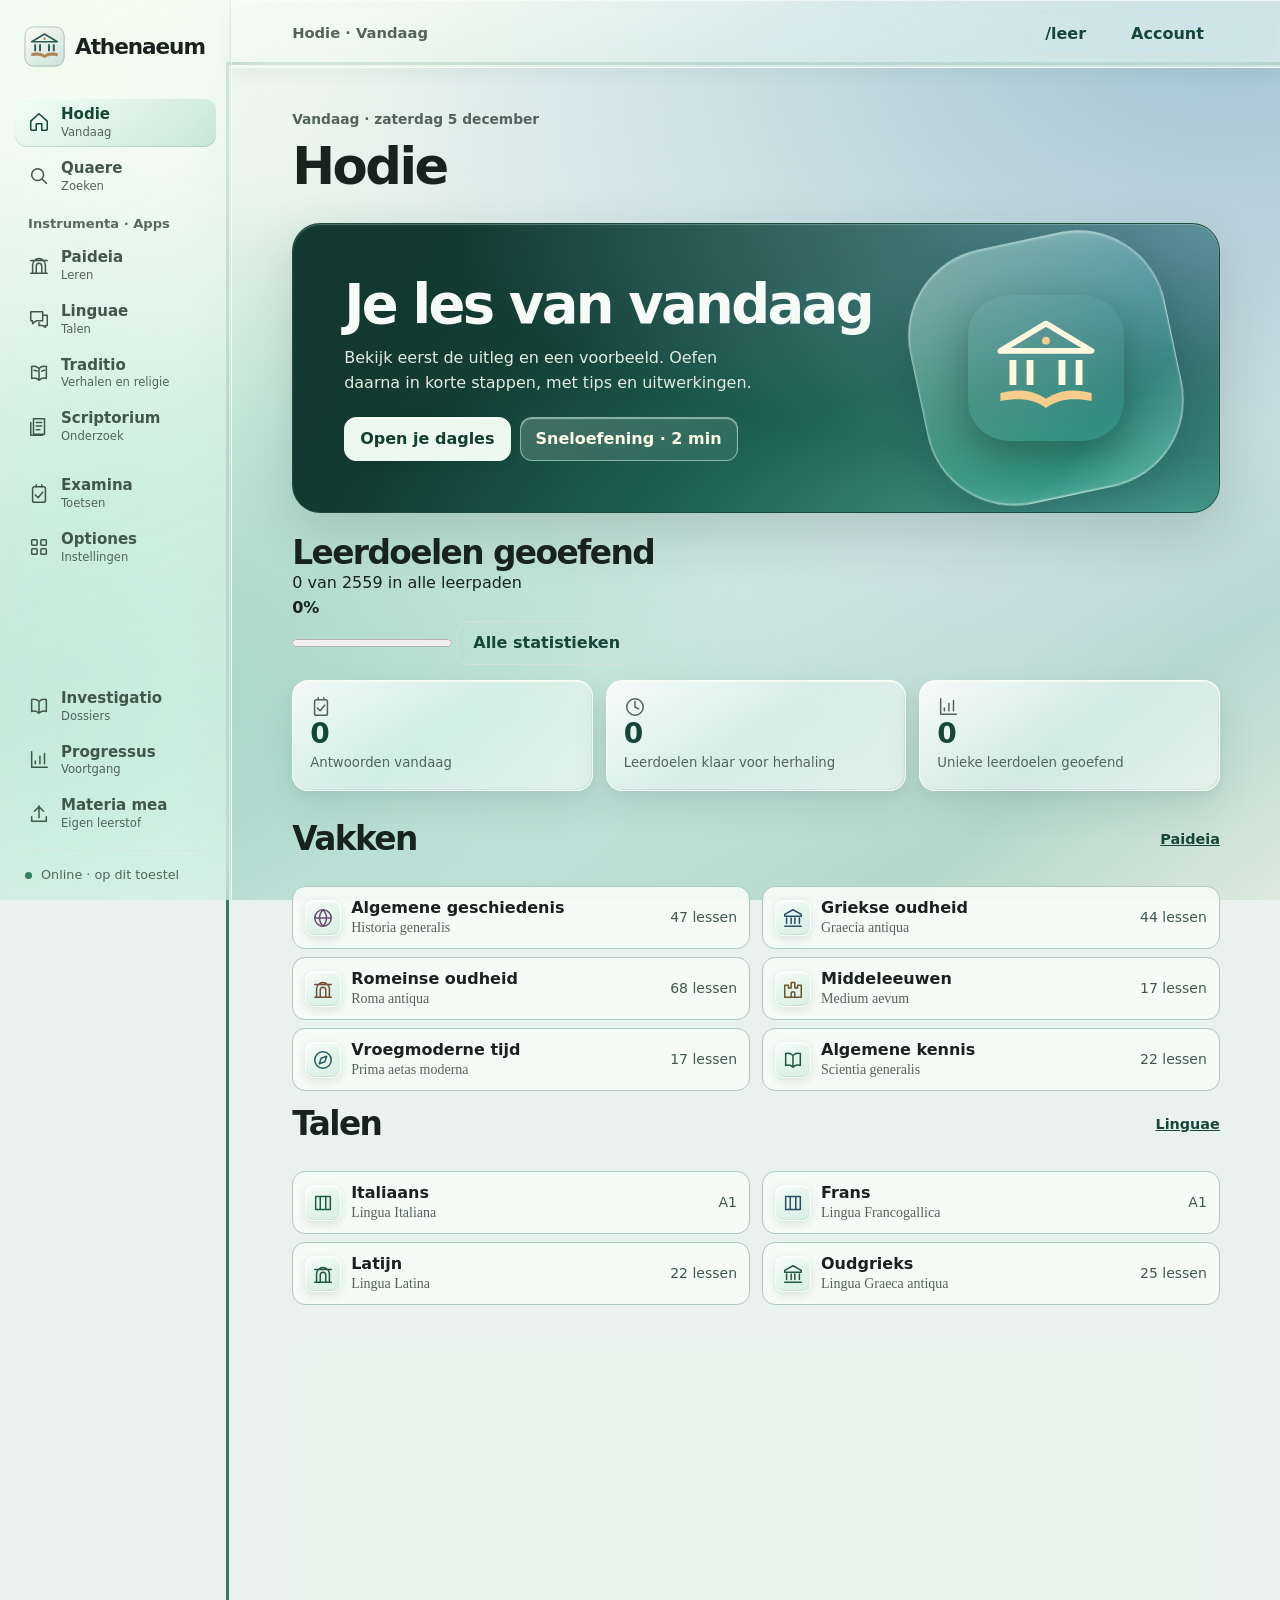
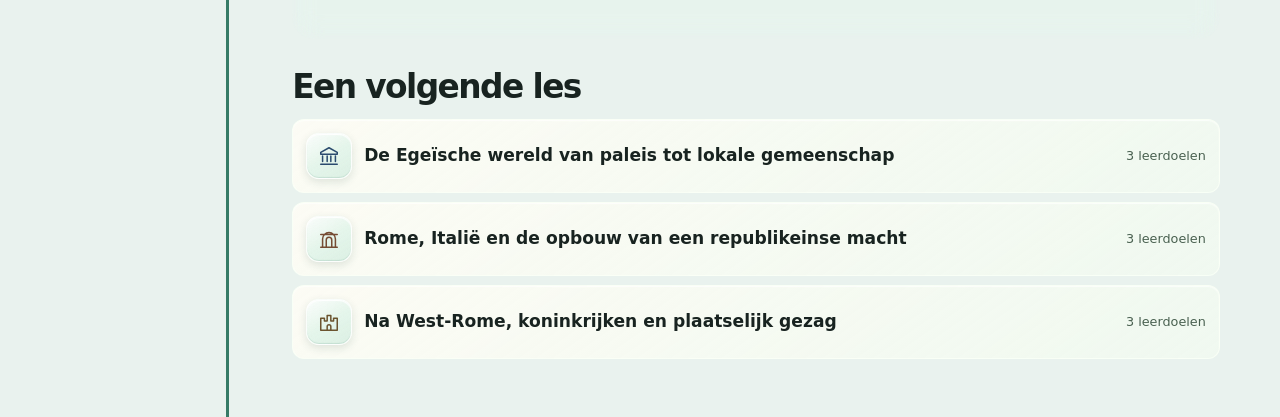
==== index.html @ 6c94d3fd "Recover Athenaeum 1.4 integration and complete the Traditio catalog" ====
<!doctype html>
<html lang="nl-BE">
<head>
  <meta charset="utf-8">
  <meta name="viewport" content="width=device-width, initial-scale=1, viewport-fit=cover">
  <meta name="theme-color" content="#e9f2ee">
  <meta name="description" content="Studeer geschiedenis, moderne en klassieke talen en religieuze verhaaltradities met bronnen, oefeningen en persoonlijke herhaling.">
  <meta name="mobile-web-app-capable" content="yes">
  <meta name="apple-mobile-web-app-capable" content="yes">
  <meta name="apple-mobile-web-app-title" content="Athenaeum">
  <meta name="apple-mobile-web-app-status-bar-style" content="default">
  <title>Athenaeum</title>
  <link rel="manifest" href="./manifest.webmanifest">
  <link rel="icon" href="./assets/icons/icon-192.png">
  <link rel="apple-touch-icon" href="./assets/icons/apple-touch-icon.png">
  <link rel="stylesheet" href="./academy/style.css?v=14r1">
  <link rel="stylesheet" href="./academy/atlas.css?v=14r1">
  <link rel="stylesheet" href="./academy/history-timeline.css?v=14r1">
  <link rel="stylesheet" href="./academy/language-classical.css?v=14r1">
  <link rel="stylesheet" href="./academy/traditio.css?v=14r1">
  <script defer src="./shared/store.js"></script>
  <script defer src="./shared/sync.js"></script>
  <script id="academy-entry" type="module" src="./academy/app.js?v=14r2"></script>
</head>
<body>
  <a class="skip" href="#main">Naar de inhoud</a>
  <aside class="rail">
    <a class="brand" href="#vandaag" aria-label="Athenaeum startscherm">
      <img src="./assets/logos/athenaeum.svg?v=14r1" width="41" height="41" alt="">
      <span>Athenaeum</span>
    </a>
    <nav id="desktop-nav" class="nav" aria-label="Hoofdnavigatie"></nav>
    <nav id="desktop-secondary" class="nav rail-bottom" aria-label="Onderzoek en voortgang"></nav>
    <p class="rail-connection"><span id="rail-status" class="dot"></span><span id="rail-label">Verbinden…</span></p>
  </aside>
  <div class="workspace">
    <header class="topbar">
      <a class="brand compact" href="#vandaag" aria-label="Athenaeum startscherm">
        <img src="./assets/logos/athenaeum.svg?v=14r1" width="33" height="33" alt="">
        <span>Athenaeum</span>
      </a>
      <p class="location" id="location">Hodie · Vandaag</p>
      <div class="top-actions">
        <details class="app-menu">
          <summary class="button quiet" aria-label="Instrumenta · Apps">Apps</summary>
          <nav id="mobile-apps" aria-label="Apps"></nav>
        </details>
        <a id="command" class="button quiet study-link" href="#leer" aria-label="Studium · Leeractiviteiten">/leer</a>
        <button id="account" class="button quiet top-account" type="button" data-action="account">Account</button>
      </div>
    </header>
    <main id="main" class="main" tabindex="-1">
      <div id="page-content">
        <div class="loading" role="status">Athenaeum opent…</div>
        <div class="panel startup-recovery" id="startup-recovery" hidden>
          <p>Het openen duurt langer dan verwacht.</p>
          <button type="button" class="button" onclick="location.reload()">Opnieuw proberen</button>
        </div>
      </div>
    </main>
  </div>
  <nav id="mobile-nav" class="mobile-nav" aria-label="Hoofdnavigatie mobiel"></nav>
  <dialog id="dialog" aria-labelledby="dialog-title"></dialog>
  <div class="status" id="status" role="status" aria-live="polite"></div>
  <script>
    (() => {
      const showRetry = () => { const retry = document.getElementById('startup-recovery'); if (retry) retry.hidden = false; };
      document.getElementById('academy-entry').addEventListener('error', showRetry);
      setTimeout(showRetry, 9000);
    })();
  </script>
  <noscript><p class="notice">Zet JavaScript aan om met Athenaeum te leren.</p></noscript>
</body>
</html>
---- academy/style.css ----
:root {
  color-scheme: light;
  --ink: #182320;
  --muted: #52635b;
  --evergreen: #154638;
  --pine: #18382f;
  --paper: #e9f2ee;
  --panel: #ffffff;
  --border: #dae4de;
  --green: #e6f1eb;
  --error: #9a3529;
  --radius: 22px;
  --shadow: 0 1px 1px #fff9 inset, 0 2px 7px #18382f07, 0 16px 42px #18382f0d;
  --ui-font: -apple-system, BlinkMacSystemFont, 'Segoe UI', system-ui, sans-serif;
  font: 16px/1.55 var(--ui-font);
  background: var(--paper);
  color: var(--ink);
}
*, *::before, *::after { box-sizing: border-box; }
body {
  margin: 0; min-width: 280px; min-height: 100dvh; isolation: isolate;
  background: var(--paper);
}
body::before {
  content: ''; position: fixed; inset: 0; z-index: -1; pointer-events: none;
  background:
    radial-gradient(ellipse at -5% 77%, #88c6b4b3 1%, #a8d9caa6 28%, transparent 56%),
    radial-gradient(ellipse at 97% 0%, #9ab9cfd4, #c3dae4a8 33%, transparent 64%),
    radial-gradient(ellipse at 28% 4%, #fbfff3, #e6f3e9af 39%, transparent 64%),
    linear-gradient(143deg, #dbece5 19%, #cde5de 45%, #deebe9 60%, #b5d7cb 84%, #dce9df);
}
body:has(dialog[open]) { overflow: hidden; }
a { color: inherit; }
button, input, select, textarea { font: inherit; }
button { cursor: pointer; }
button:disabled { cursor: default; opacity: .6; }
button, a, input, textarea, select, summary { -webkit-tap-highlight-color: transparent; }
:focus-visible { outline: 3px solid #367b66; outline-offset: 3px; }
[hidden] { display: none !important; }
img, svg { max-width: 100%; }
h1, h2, h3, p { margin: 0; }
h1, h2 { line-height: 1.1; letter-spacing: -.048em; font-weight: 700; }
h1 { font-size: clamp(2.25rem, 4vw, 3.7rem); overflow-wrap: anywhere; }
h2 { font-size: clamp(1.42rem, 2.6vw, 2.05rem); }
h3 { line-height: 1.25; font-size: 1.07rem; font-weight: 670; }
p, li { overflow-wrap: anywhere; }
.sr-only, .skip:not(:focus) { position: absolute; width: 1px; height: 1px; padding: 0; margin: -1px; overflow: hidden; clip: rect(0,0,0,0); white-space: nowrap; border: 0; }
.skip:focus { position: fixed; z-index: 15; top: 8px; left: 12px; padding: 10px; background: var(--panel); }
.icon { display: block; width: 22px; height: 22px; flex: 0 0 22px; }
.logo-icon { display: block; width: 26px; height: 26px; }
.rail {
  position: fixed; top: 0; bottom: 0; width: 232px; overflow: auto;
  display: flex; flex-direction: column; padding: 26px 15px 15px;
  background: #fcfdfc; color: var(--ink); border-right: 1px solid var(--border);
}
.brand { display: inline-flex; gap: 10px; align-items: center; text-decoration: none; font-size: 1.35rem; letter-spacing: -.05em; font-weight: 730; }
.rail .brand { padding: 0 9px 31px; }
.brand img { flex: none; border-radius: 10px; }
.brand.compact { display: none; }
.nav { display: grid; gap: 5px; }
.nav a {
  color: #43564c; display: flex; align-items: center; gap: 11px;
  min-height: 47px; border-radius: 12px; padding: 8px 13px;
  text-decoration: none; font-size: .94rem; font-weight: 570;
}
.nav a:hover { background: #edf4ef; }
.nav a[aria-current="page"] { background: #e2f0e8; color: var(--evergreen); font-weight: 700; }
.nav-label { display: grid; line-height: 1.12; min-width: 0; gap: 3px; }
.nav-meaning { font-size: .77em; font-weight: 500; color: var(--muted); }
.apps-group { margin-block: 8px 13px; }
.rail-heading { padding: 0 13px; margin-bottom: 2px; color: #576a5f; font-size: .82rem; font-weight: 690; }
.rail-bottom { margin-top: auto; padding-top: 24px; }
.rail-connection {
  margin: 12px 10px 0; padding-top: 14px; display: flex; align-items: center; gap: 9px;
  font-size: .8rem; color: #54675b; border-top: 1px solid var(--border);
}
.dot { height: 7px; width: 7px; border-radius: 50%; background: #aa7b3c; flex: none; }
.dot.online { background: #338164; }
.workspace { margin-left: 232px; }
.topbar {
  min-height: 68px; position: sticky; z-index: 7; top: 0; display: flex; justify-content: space-between; align-items: center; gap: 12px;
  padding: 10px clamp(20px, 4.7vw, 68px); background: #f8faf8; border-bottom: 1px solid var(--border);
}
.location { color: var(--muted); font-size: .92rem; font-weight: 640; }
.top-actions { display: flex; align-items: center; justify-content: flex-end; gap: 13px; min-width: 0; }
.app-menu { display: none; }
.command { display: flex; align-items: center; width: 139px; background: var(--paper); border: 1px solid var(--border); padding: 0 2px 0 11px; border-radius: 12px; }
.command input { width: 100%; min-height: 36px; min-width: 0; background: transparent; border: 0; }
.command input:focus { outline: 0; }
.command:focus-within { outline: 2px solid #367b66; }
.command-submit { border: 0; background: transparent; padding: 4px 7px; color: var(--muted); font-weight: 700; }
.top-account { max-width: 220px; overflow: hidden; text-overflow: ellipsis; white-space: nowrap; }
.main { max-width: 1320px; margin: auto; padding: 31px clamp(20px, 4.7vw, 68px) 58px; }
.headline { margin-bottom: 28px; }
.headline > p, .subtitle { color: var(--muted); margin-top: 10px; max-width: 67ch; }
.eyebrow { font-size: .86rem; font-weight: 680; color: #3b6654; margin-bottom: 8px; }
.topline { display: flex; align-items: center; justify-content: space-between; gap: 16px; flex-wrap: wrap; }
.stack { display: grid; gap: 15px; }
.row { display: flex; gap: 9px; align-items: center; flex-wrap: wrap; }
.columns { display: grid; grid-template-columns: minmax(0, 1fr) minmax(0, 1fr); gap: 16px; }
.columns.three { grid-template-columns: repeat(3, minmax(0, 1fr)); }
.panel { background: var(--panel); border: 1px solid var(--border); border-radius: var(--radius); padding: clamp(18px, 3vw, 27px); min-width: 0; box-shadow: var(--shadow); }
.panel-title { margin-bottom: 11px; }
section.block { margin-top: 30px; }
.columns.block { margin-top: 16px; }
section.block > .topline { margin-bottom: 14px; }
.hero {
  display: grid; grid-template-columns: minmax(0, 1fr) minmax(160px, .42fr); align-items: center;
  border-radius: 28px; min-height: 270px; padding: clamp(23px, 4.4vw, 51px);
  background: radial-gradient(ellipse at 102% 2%, #6b9fa9cf, transparent 59%),
    radial-gradient(ellipse at 91% 115%, #4ead96bd 10%, #206757c4 41%, transparent 66%),
    linear-gradient(122deg, #12382f 13%, #154a3f 56%, #24576a 97%); color: #f7fbf8;
  border: 1px solid #1e4b3b; box-shadow: 0 1px 1px #ddfae54d inset, 0 20px 54px #193d312e; position: relative; overflow: hidden;
}
.hero h2 { font-size: clamp(2.35rem, 4.25vw, 4.05rem); max-width: 17ch; }
.hero .eyebrow { color: #e2c797; }
.hero .subtitle { color: #e3ebe0; margin: 12px 0 21px; max-width: 41ch; }
.hero-mark { align-self: stretch; position: relative; display: grid; place-items: center; }
.hero-mark::before {
  content: ''; width: clamp(160px, 21vw, 260px); aspect-ratio: 1; position: absolute;
  border: 1px solid #edfff578; border-radius: 34%; transform: rotate(-12deg);
  background: linear-gradient(148deg, #f2fff96b, #d8efe734 48%, #b6e1d91c 73%, #e7fff34d);
  box-shadow: 0 1px 2px #fff6 inset, 0 -1px 1px #b9e5d880 inset, 0 20px 52px #0a2c3f50;
}
.hero-mark img { width: min(66%, 156px); border-radius: 27%; box-shadow: 0 16px 38px #102e2466; position: relative; }
.button {
  min-height: 44px; padding: 9px 15px; display: inline-flex; align-items: center; gap: 8px;
  border: 1px solid #d4e1d9; background: #eff5f1; color: var(--evergreen); font-weight: 650;
  border-radius: 12px; text-decoration: none; line-height: 1.25; justify-content: center;
}
.button:hover { background: #e4efe9; }
.button.primary { background: var(--evergreen); color: #fff; border-color: var(--evergreen); }
.button.primary:hover { background: #225342; }
.button.hero-primary { background: #edf8f0; border-color: #edf8f0; color: #153d30; }
.button.hero-primary:hover { background: #fff; }
.button.quiet { background: transparent; }
.button.small { min-height: 40px; padding: 7px 10px; font-size: .875rem; }
.button.danger { color: var(--error); }
.button.icon-only { border: 0; background: transparent; width: 43px; padding: 10px; }
.text-link { color: var(--evergreen); font-size: .9rem; font-weight: 650; }
.source { display: block; color: var(--muted); font-size: .83rem; }
a.source:hover { color: var(--evergreen); }
.muted { color: var(--muted); }
.small-text { font-size: .88rem; }
.track-card { display: flex; flex-direction: column; gap: 10px; text-decoration: none; }
.track-card:hover { border-color: #a6c0b1; box-shadow: 0 9px 24px #12523b13; }
.track-card .caption { font-size: .85rem; color: var(--muted); margin-top: auto; }
.track-icon { width: 46px; height: 46px; display: grid; place-items: center; background: #e7f2eb; color: #245644; border-radius: 13px; flex: none; font-weight: 750; }
.track-icon.greek, .track-icon.fr { background: #e6edf5; color: #2b4b6e; }
.track-icon.roman { background: #f4ebe3; color: #754c33; }
.track-icon.medieval { background: #f0eddc; color: #6b542f; }
.track-icon.earlymodern { background: #ddeff0; color: #285c61; }
.track-icon.it { background: #e5f2e9; color: #245b45; }
.track-icon.history { background: #eee8f0; color: #674c70; }
.path-head { display: flex; align-items: flex-start; gap: 13px; }
.metrics { display: grid; grid-template-columns: repeat(3,minmax(0,1fr)); gap: 13px; }
.metric { padding: 15px 17px; min-width: 0; background: var(--panel); border: 1px solid var(--border); border-radius: 16px; }
.metric strong { display: block; font-variant-numeric: tabular-nums; font-size: 1.75rem; line-height: 1.16; color: var(--evergreen); }
.metric span { font-size: .83rem; color: var(--muted); }
.streak-panel { background: linear-gradient(145deg, #eef7f1, var(--panel) 70%); }
.streak-panel .topline { gap: 9px; }
.streak-panel .topline h2 { font-size: clamp(1.35rem, 3vw, 1.8rem); }
.streak-panel .topline .icon { width: 18px; height: 18px; }
.streak-stats { display: flex; flex-wrap: wrap; gap: 7px 20px; color: var(--evergreen); font-size: .94rem; }
.streak-stats strong { font-size: 1.55rem; font-variant-numeric: tabular-nums; }
.streak-days { list-style: none; display: grid; grid-template-columns: repeat(7,minmax(0,1fr)); gap: 5px; max-width: 500px; padding: 0; margin: 0; }
.streak-day { display: grid; justify-items: center; align-content: center; gap: 3px; min-height: 48px; border-radius: 10px;
  border: 1px solid #d8e5dc; background: var(--panel); color: var(--muted); font-size: .78rem; }
.streak-day.done { background: #d9efe2; border-color: #badcc8; color: #164c37; font-weight: 700; }
.streak-day.ice, .exam-ice { background: #eaf3fb; border-color: #cfdfec; color: #254968; }
.exam-ice { border-radius: 11px; padding: 9px 12px; font-weight: 630; }
.notifications-panel { max-width: 690px; }
.notifications-panel .field { max-width: 330px; }
.unit-list { display: grid; gap: 9px; }
.unit {
  display: grid; align-items: center; gap: 12px; grid-template-columns: auto minmax(0,1fr) auto;
  text-decoration: none; padding: 13px; border: 1px solid var(--border); background: var(--panel);
  border-radius: 12px; min-height: 69px;
}
.unit:hover { border-color: #94ab9d; }
.unit small { display: block; color: var(--muted); margin-top: 2px; }
.unit .unit-trailing { color: #496050; font-size: .8rem; }
.track-meaning { color: var(--muted); font-size: .86rem; margin-top: 3px; }
.lesson-search { max-width: 820px; }
.lesson-search-form { display: grid; grid-template-columns: minmax(0,1fr) auto; align-items: end; gap: 12px; }
.lesson-search-form .field { min-width: 0; }
.lesson-search-input { display: flex; align-items: center; gap: 8px; padding-inline: 12px 4px; min-height: 52px;
  background: var(--paper); border: 1px solid var(--border); border-radius: 12px; }
.lesson-search-input > .icon { color: var(--evergreen); width: 22px; height: 22px; flex: none; }
.field .lesson-search-input input { flex: 1; background: transparent; min-width: 0; padding: 0; border: 0; border-radius: 0; }
.field .lesson-search-input input:focus { outline: 0; }
.lesson-search-input input::-webkit-search-cancel-button { display: none; }
.lesson-search-input:focus-within { outline: 2px solid #367b66; outline-offset: 2px; }
.lesson-search-form > button { min-height: 52px; }
.search-status { font-size: 1.18rem; letter-spacing: -.02em; scroll-margin-top: 80px; }
.search-results { list-style: none; padding: 0; margin: 0; }
.search-results .search-result { grid-template-columns: auto minmax(0,1fr); align-items: start; padding: 14px; }
.search-result small { margin: 0 0 4px; }
.search-excerpt { color: var(--muted); font-size: .92rem; margin-top: 5px; }
.chip { display: inline-flex; align-items: center; gap: 5px; border-radius: 999px; padding: 4px 10px; background: #edf5f0; color: #355d4a; font-size: .81rem; font-weight: 650; }
.chip.warm { background: #f4ead8; color: #74502d; }
.chip.outline { background: transparent; border: 1px solid #c9d2c7; }
.chip[aria-pressed=true] { background: var(--evergreen); color: white; border-color: var(--evergreen); }
button.chip { min-height: 40px; border: 1px solid #c9d2c7; }
details { border: 1px solid var(--border); border-radius: 11px; padding: 11px 13px; min-width: 0; }
details[open] summary { margin-bottom: 12px; }
summary { font-weight: 650; cursor: pointer; }
.field { display: grid; gap: 6px; min-width: 0; }
.field label, .field-label { font-size: .88rem; font-weight: 680; }
.field input, .field textarea, .field select, .answer-input {
  display: block; width: 100%; min-width: 0; min-height: 44px; border: 1px solid #bccfc3;
  border-radius: 9px; padding: 9px 11px; background: #fcfefc; color: var(--ink);
}
textarea { resize: vertical; }
.field textarea, .answer-input { min-height: 82px; }
.field input[type="file"] { padding: 7px; }
.notice, .empty { padding: 13px 15px; border-radius: 10px; background: #efeee5; color: #43544a; overflow-wrap: anywhere; }
.notice.error { background: #f8e8e4; color: #7c2521; }
.notice.success { background: #e4efe3; color: #25523d; }
.notice + .notice { margin-top: 7px; }
.lesson-copy { max-width: 72ch; line-height: 1.72; }
.lesson-copy p + p { margin-top: 1em; }
.lesson-copy strong { color: #214537; font-weight: 730; }
.lesson-copy h3 + p { margin-top: .45em; }
.course-start { border-color: #c7ded1; background: linear-gradient(135deg, #eef6f1, #fff 75%); }
.course-start h2 + p { margin-top: 6px; }
.history-start { margin-block-end: 1.4rem; }
.history-dimensions { display: grid; gap: 1.05rem; }
.history-dimension { padding-block: 1rem .1rem; border-block-start: 1px solid var(--border); }
.history-dimension h3 { color: var(--evergreen); }
.history-steps { display: grid; grid-template-columns: repeat(auto-fit, minmax(min(240px, 100%), 1fr)); gap: 10px; }
.button.history-step { min-height: 60px; display: grid; justify-content: start; justify-items: start; text-align: start; }
.history-step span { font-size: .8rem; font-weight: 540; color: var(--muted); }
.history-related { display: grid; gap: 6px; margin: 0; padding-inline-start: 1.25rem; }
.timeline-options .chip { min-height: 40px; text-decoration: none; }
.timeline-options .chip:hover { border-color: #84ab99; }
.timeline-options .chip[aria-current="page"],
.button[data-action="history-read"][aria-pressed="true"] { background: var(--evergreen); border-color: var(--evergreen); color: white; }

.worked-example {
  gap: 7px; max-width: 78ch; padding: 14px 17px; border-radius: 10px;
  border: 1px solid #d6e0d2; border-left: 4px solid #789a80; background: #edf3e9;
}
.worked-example h3 { font: 700 1rem/1.35 system-ui, sans-serif; color: var(--evergreen); }
.worked-example p, .worked-example .source { white-space: pre-line; }
.lesson-practice { border-color: #c7ded1; }
.dialogue { margin-top: 16px; display: grid; gap: 10px; }
.dialogue-line { border-left: 2px solid #b8cbbc; padding-left: 11px; }
.dialogue-line .row { align-items: baseline; }
.quiz { max-width: 735px; margin-inline: auto; }
.quiz-intro { gap: 19px; }
.quiz-intro h1 { font-size: clamp(2rem, 4vw, 3.2rem); margin-bottom: 8px; }
.quiz-intro h2 { font-size: 1.4rem; }
.quiz-intro .eyebrow { margin-bottom: -11px; }
.intro-actions { margin-top: 4px; }
.quiz-top { display: flex; justify-content: space-between; align-items: center; gap: 12px; margin-bottom: 13px; }
.quiz-count { font-size: .9rem; color: var(--muted); }
.question { margin-top: 11px; }
.question h1 { font-size: clamp(1.55rem, 3.6vw, 2.6rem); letter-spacing: -.025em; margin-top: 10px; white-space: pre-line; overflow-wrap: anywhere; }
.question-context {
  padding: 11px 14px; background: #f3f1e9; border-left: 3px solid #a99b77;
  border-radius: 6px; white-space: pre-line; max-width: 75ch;
}
.question-instruction { color: var(--muted); font-size: .93rem; }
.quiz-topic { margin-bottom: 6px; }
.choices { display: grid; gap: 8px; }
.choice {
  width: 100%; min-height: 47px; text-align: left; display: flex; align-items: center; gap: 10px;
  border: 1px solid #c8d2c7; border-radius: 10px; padding: 11px; color: var(--ink); background: white; overflow-wrap: anywhere;
}
.choice[data-selected="true"] { border-color: #3d7258; background: #e8f2e7; }
.choice[data-correct="true"] { opacity: 1; border-color: #4b795c; background: #e5efe4; }
.choice[data-correct="false"][data-selected="true"] { opacity: 1; border-color: #bc7458; background: #f7eae2; }
.choice:hover { border-color: #78a183; }
.choice b { display: grid; place-items: center; width: 27px; height: 27px; border: 1px solid #cad6c9; border-radius: 7px; flex: none; color: #496556; }
.quiz-actions { display: flex; flex-wrap: wrap; gap: 8px; margin-top: 16px; }
.quiz-actions > :last-child { margin-left: auto; }
.feedback { background: #e7efe4; border: 1px solid #c6d9c7; border-radius: 11px; padding: 14px; min-width: 0; gap: 9px; justify-items: start; }
.feedback.again { background: #f8ece3; border-color: #e7cabb; }
.feedback p { white-space: pre-line; }
.feedback .model-answer { font-weight: 650; }
.feedback ul { padding-left: 1.3rem; margin: 7px 0 0; }
.feedback li + li { margin-top: 7px; }
.retry { gap: 3px; background: #f4ebd9; }
.part-bank, .selected-parts { display: flex; flex-wrap: wrap; gap: 7px; min-width: 0; align-items: center; }
.selected-parts { min-height: 64px; padding: 9px; border: 1px dashed #a8bbac; border-radius: 11px; background: #f2f5ee; }
.part {
  min-height: 44px; padding: 7px 11px; background: var(--panel); color: var(--evergreen); border: 1px solid #aebfb1;
  border-radius: 9px; font-weight: 620; overflow-wrap: anywhere; max-width: 100%; text-align: start;
}
button.part:not(:disabled):hover { background: #e6efe3; }
.selected-parts .part { background: #e4eee3; }
.part-bank .part:disabled { opacity: .42; }
.match-options { margin: 0; padding: 11px 12px 11px 37px; background: #f2f4ed; border-radius: 10px; }
.match-options li + li { margin-top: 7px; }
.match-options li::marker { color: var(--evergreen); font-weight: 700; }
.match-rows { display: grid; gap: 9px; }
.match-row { grid-template-columns: minmax(0,.72fr) minmax(0,1fr); align-items: center; gap: 11px; }
.match-row label { overflow-wrap: anywhere; font-size: .94rem; }
.match-row select { text-overflow: ellipsis; }
.match-feedback strong { color: var(--evergreen); }
.quiz-timer { font-variant-numeric: tabular-nums; }
dialog { padding: 0; width: min(calc(100% - 24px), 540px); max-height: 90dvh; border-radius: 23px; border: 1px solid var(--border); color: var(--ink); background: var(--panel); box-shadow: 0 18px 65px #152b2680; }
dialog::backdrop { background: #12271f7d; backdrop-filter: blur(5px); }
.dialog-inner { padding: 20px; }
.status { position: fixed; z-index: 9; right: 22px; bottom: 18px; max-width: min(90vw, 430px); padding: 11px 14px; background: var(--pine); color: white; border-radius: 9px; box-shadow: 0 5px 18px #12271f33; }
.status:empty { display: none; }
.mobile-nav { display: none; }
.loading { padding: 18vh 0; color: var(--muted); text-align: center; }

@media (min-width: 1320px) {
  .rail { width: 255px; padding-inline: 20px; }
  .workspace { margin-left: 255px; }
}
@media (max-width: 900px) {
  .rail { width: 184px; padding-inline: 9px; }
  .rail .brand { font-size: 1.25rem; gap: 7px; }
  .rail .brand img { width: 33px; }
  .workspace { margin-left: 184px; }
  .columns.three { grid-template-columns: repeat(2,minmax(0,1fr)); }
}
@media (max-width: 690px) {
  .rail, .location { display: none; }
  .workspace { margin-left: 0; }
  .brand.compact { display: inline-flex; font-size: 1.18rem; gap: 6px; }
  .topbar { min-height: 60px; padding: max(8px, env(safe-area-inset-top)) 13px 8px; }
  .top-actions { gap: 6px; }
  .app-menu { display: block; padding: 0; border: 0; position: relative; }
  .app-menu summary { min-height: 40px; padding: 6px 9px; font-size: .88rem; list-style: none; }
  .app-menu summary::-webkit-details-marker { display: none; }
  .app-menu[open] summary { margin: 0; }
  .app-menu.is-active summary { background: #e5eee2; }
  .app-menu nav {
    display: grid; gap: 3px; position: absolute; z-index: 6; right: 0; top: calc(100% + 8px);
    min-width: 166px; padding: 6px; border: 1px solid var(--border);
    border-radius: 11px; background: var(--panel); box-shadow: 0 10px 28px #152b262c;
  }
  .app-menu nav a {
    display: flex; align-items: center; gap: 9px; min-height: 44px; padding: 7px 10px;
    text-decoration: none; border-radius: 8px; font-weight: 620;
  }
  .app-menu nav a:hover, .app-menu nav a[aria-current=page] { background: #e5eee2; }
  .top-account { max-width: min(32vw, 140px); font-size: .83rem; min-height: 40px; padding: 6px 8px; }
  .command { width: 77px; }
  .command input { padding: 0; }
  .command-submit { padding-inline: 4px; }
  .main { padding: 23px 14px calc(92px + env(safe-area-inset-bottom)); }
  .columns, .columns.three { grid-template-columns: minmax(0, 1fr); gap: 10px; }
  .hero { min-height: 215px; grid-template-columns: minmax(0, 1fr); padding: 22px; }
  .hero-mark { position: absolute; inset: 0 -48px 0 auto; width: 148px; pointer-events: none; opacity: .24; }
  .hero > :first-child { z-index: 2; }
  .hero h2 { font-size: clamp(2.15rem, 9vw, 3rem); }
  .hero .subtitle { max-width: 29ch; }
  .mobile-nav {
    display: grid; position: fixed; z-index: 6; inset: auto 6px max(8px, env(safe-area-inset-bottom)) 6px; grid-template-columns: repeat(6,minmax(0,1fr));
    background: #f8faf8; border: 1px solid var(--border);
    border-radius: 19px; padding: 4px; box-shadow: 0 7px 25px #18382f1f;
  }
  .mobile-nav a {
    display: grid; justify-items: center; align-content: center; min-height: 61px; padding: 5px 1px;
    text-decoration: none; color: var(--muted); font-size: clamp(.67rem, 2.28vw, .82rem); gap: 4px; border-radius: 8px;
  }
  .mobile-nav .nav-label { text-align: center; gap: 2px; white-space: nowrap; }
  .mobile-nav .nav-meaning { font-size: .82em; }
  .mobile-nav a[aria-current="page"] { color: var(--evergreen); background: #e5eee2; font-weight: 750; }
  .mobile-nav .icon { width: 20px; height: 20px; }
  .status { right: 11px; bottom: calc(82px + env(safe-area-inset-bottom)); }
  .metrics { gap: 5px; }
  .metric { padding: 11px 7px; border-radius: 12px; }
  .unit { grid-template-columns: auto minmax(0, 1fr); }
  .unit .unit-trailing { grid-column: 2; }
}
@media (max-width: 420px) {
  .topbar .command { width: 63px; }
  .match-row { grid-template-columns: minmax(0, 1fr); gap: 4px; }
  .lesson-search-form { grid-template-columns: minmax(0,1fr); gap: 8px; }
  .lesson-search-form > button { justify-content: center; min-height: 44px; }
}
@media (max-width: 336px) {
  .brand.compact span { display: none; }
}
@media (max-width: 360px) {
  .brand.compact img { width: 28px; height: 28px; }
  .brand.compact { font-size: 1rem; }
  .command { width: 66px; }
  .top-account { max-width: 85px; }
}

.path-check { display: flex; align-items: center; min-height: 42px; gap: 8px; }
.path-check input { width: 19px; height: 19px; accent-color: var(--evergreen); }

.hero .hero-secondary { border-color: #aac2ab; background: transparent; color: #fff9e8; }
.hero .hero-secondary:hover { background: #416551; }
.daily-layout { display: grid; grid-template-columns: minmax(195px, .38fr) minmax(0, 1fr); gap: 17px; align-items: start; }
.daily-outline h2 { font-size: 1.4rem; }
.daily-outline ol { list-style: none; margin: 0; padding: 0; display: grid; gap: 8px; }
.daily-steps li { display: flex; gap: 9px; align-items: center; min-height: 37px; color: var(--muted); font-size: .89rem; }
.step-indicator { width: 27px; height: 27px; border-radius: 50%; background: #eeefe5; color: #516256; display: inline-grid; place-items: center; flex: none; font-weight: 680; }
.daily-steps li.current { color: var(--evergreen); font-weight: 720; }
.daily-steps li.current .step-indicator { color: #fff; background: var(--evergreen); }
.daily-steps li.done .step-indicator { background: #dfecdf; color: #245942; }
.daily-theory h3 { font-family: var(--ui-font); font-size: 1.55rem; }
.daily-theory .lesson-copy { font-size: 1.09rem; }
.daily-topics { margin: 0; padding-left: 1.23rem; }
.daily-glossary { margin: 0; }
.daily-glossary dt { font-weight: 700; margin: 11px 0 2px; }
.daily-glossary dd { margin: 0; color: var(--muted); }
.daily-previous { grid-template-columns: minmax(0,1fr) auto; }
.pace-options { display: grid; grid-template-columns: repeat(2,minmax(0,1fr)); gap: 9px; margin: 0; padding: 0; border: 0; min-width: 0; }
.pace-options legend { font-size: .89rem; font-weight: 680; margin-bottom: 7px; }
.pace-card { display: flex; align-items: flex-start; gap: 8px; padding: 10px; border-radius: 10px; border: 1px solid var(--border); cursor: pointer; }
.pace-card:has(:checked) { background: #e5eee3; border-color: #819b87; }
.pace-card input { margin-top: .3rem; accent-color: var(--evergreen); }
.pace-card span { display: block; }
.pace-card .muted { font-size: .82rem; }
.hint-list { padding: 10px 13px 10px 33px; margin: 0; background: #f5ebd5; color: #493e28; border-radius: 10px; }
.hint-list li + li { margin-top: 6px; }
.course-search { margin-bottom: 12px; max-width: 380px; }
@media (max-width: 850px) {
  .daily-layout { grid-template-columns: minmax(0,1fr); }
  .daily-outline ol { grid-template-columns: repeat(2,minmax(0,1fr)); }
}
@media (max-width: 690px) {
  .daily-previous .unit-trailing { grid-column: auto; }
}
.research-existing { grid-template-columns: minmax(0,1fr) auto; }
.research-tabs [aria-current="page"] { background: var(--evergreen); color: #fff; border-color: var(--evergreen); }
.research-tabs { margin-block: 3px; }
.comparison-list { display: grid; gap: 9px; }
@media(max-width: 690px) { .research-existing .unit-trailing { grid-column: auto; } }

.research-entry + .research-entry { border-top: 1px solid var(--border); padding-top: 14px; }
.research-entry > form { margin-top: 14px; }
.research-evidence-grid { display: grid; grid-template-columns: repeat(2,minmax(0,1fr)); gap: 15px; }
.research-evidence { min-inline-size: 0; margin: 0; border: 1px solid var(--border); border-radius: 13px; padding: clamp(12px,2vw,17px); }
.research-evidence legend { padding-inline: 6px; font-weight: 650; }
.research-evidence select { width: 100%; text-overflow: ellipsis; }
.research-excerpt { background: var(--paper); max-height: 18rem; overflow: auto; white-space: pre-wrap; overflow-wrap: anywhere;
  padding: 11px; margin: 8px 0; font: inherit; font-size: .9rem; border-radius: 8px; }
.research-literature { scroll-margin-block-start: 16px; }
.settings-tools { margin-bottom: 16px; }

@media (max-width: 900px) {
  .research-evidence-grid { grid-template-columns: minmax(0,1fr); }
}

.back-link { margin-bottom: 16px; }
.scriptorium-start h2 + p { margin-top: 7px; }
.scriptorium-start .row { margin-top: 4px; }
button.track-card { text-align: left; color: inherit; cursor: pointer; }
.language-catalogue .track-card { min-height: 190px; }
.language-catalogue .track-card h3 { font-size: 1.65rem; letter-spacing: -.045em; margin-top: 3px; }
.topic-grid { display: grid; grid-template-columns: repeat(3, minmax(0,1fr)); gap: 14px; }
.topic-card { min-height: 174px; }
.topic-card:first-child { border-color: #b9d4c6; background: linear-gradient(135deg, #eaf5ee, #fff 80%); }
.topic-card h2 { font-size: 1.21rem; letter-spacing: -.025em; }
.topic-card p { font-size: .94rem; }
.topic-units .unit { min-height: 76px; }
.language-actions { justify-content: flex-start; gap: 10px; }
.language-lesson-grid { display: grid; grid-template-columns: minmax(0,1.25fr) minmax(0,1fr); gap: 17px; margin-top: 17px; align-items: start; }
.language-lesson-aside { align-content: start; }
.word-list { margin: 0; }
.word-row { display: grid; grid-template-columns: minmax(0,1fr) minmax(0,1fr) auto; align-items: center; gap: 10px; padding: 6px 0; }
.word-row + .word-row { border-top: 1px solid var(--border); }
.word-row dt { font-weight: 680; color: var(--evergreen); }
.word-row dt, .word-row dd { overflow-wrap: anywhere; }
.word-row dd { margin: 0; color: var(--muted); }
.word-row .audio-word { flex: none; width: 44px; min-height: 44px; padding: 9px; }
.grammar-example { gap: 9px; }
.grammar-example > .button { justify-self: start; }
.spoken-prompt { gap: 7px; }
.spoken-prompt details { background: #f4f8f5; }
.answer-field input { min-height: 52px; }
.answer-field input, .answer-field textarea { font-size: 1rem; }
@media (max-width: 960px) {
  .topic-grid { grid-template-columns: repeat(2, minmax(0,1fr)); }
  .language-lesson-grid { grid-template-columns: 1fr; }
}
@media (max-width: 530px) {
  .topic-grid { grid-template-columns: 1fr; gap: 10px; }
  .topic-card { min-height: 0; display: grid; grid-template-columns: auto minmax(0,1fr); column-gap: 12px; row-gap: 6px; align-items: start; }
  .topic-card .track-icon { grid-row: 1 / 4; }
  .topic-card .caption { grid-column: 2; }
  .word-row { grid-template-columns: minmax(0,1fr) auto; column-gap: 6px; row-gap: 2px; }
  .word-row dd { grid-column: 1; grid-row: 2; }
  .word-row .audio-word { grid-column: 2; grid-row: 1 / 3; }
  .language-actions .button { width: 100%; }
  .language-catalogue .track-card { min-height: 0; }
}
@media (prefers-reduced-motion: no-preference) {
  .button, .track-card, .nav a, .unit { transition: background-color .17s ease, border-color .17s ease, box-shadow .17s ease; }
}
@supports ((backdrop-filter: blur(1px)) or (-webkit-backdrop-filter: blur(1px))) {
  :root {
    --glass-widget: linear-gradient(144deg, #ffffffd9, #f2faf681 48%, #eff8f4b8 100%);
    --glass-chrome: linear-gradient(157deg, #fafff4a8, #eff8f089 53%, #f0faf39c);
    --glass-light: #fafff6dc;
    --glass-lift: 0 1px 1px #fffdf5b3 inset, -1px -1px 1px #3c6b571c inset,
      0 5px 10px #1b4c440b, 0 16px 36px #234f471c;
    --glass-icon: linear-gradient(148deg, #ffffffe0, #f4fff47a 48%, #f4fff126), var(--icon-wash, #b7dfd286);
  }
  :is(.panel, .metric, .topic-card:first-child) {
    background: var(--glass-widget); border-color: var(--glass-light); box-shadow: var(--glass-lift);
  }
  :is(.track-card, .streak-panel, .metric), .hero-mark::before {
    -webkit-backdrop-filter: blur(14px) saturate(1.35);
    backdrop-filter: blur(14px) saturate(1.35);
  }
  .track-card:hover { border-color: #fff; box-shadow: var(--glass-lift), 0 6px 19px #183f3420; }
  :is(.unit, .command, .lesson-search-input) {
    background: linear-gradient(145deg, #fffdf5d9, #f4fdf19c);
    border-color: var(--glass-light); box-shadow: 0 1px 1px #ffffffb3 inset;
  }
  :is(.topbar, .rail, .mobile-nav, .app-menu nav, dialog) {
    background: var(--glass-chrome); border-color: var(--glass-light);
    -webkit-backdrop-filter: blur(24px) saturate(1.45);
    backdrop-filter: blur(24px) saturate(1.45);
  }
  .topbar { box-shadow: 0 1px 1px #fff9 inset, 0 5px 16px #204f4810; }
  .rail { box-shadow: -1px 0 0 #47746717 inset; }
  .mobile-nav { border-radius: 23px; box-shadow: var(--glass-lift); }
  .app-menu nav { border-radius: 16px; }
  :is(.track-icon, .mobile-nav a .icon) {
    background: var(--glass-icon); border: 1px solid #fffc;
    box-shadow: 0 1px 1px #fff inset, 0 -1px 1px #43806b2b inset, 0 3px 9px #244d4324;
  }
  .track-icon.greek, .track-icon.fr { --icon-wash: #aac9df97; }
  .track-icon.roman { --icon-wash: #ddc4a58c; }
  .track-icon.medieval { --icon-wash: #dac69591; }
  .track-icon.earlymodern { --icon-wash: #9acfd48c; }
  .track-icon.history { --icon-wash: #ccb9d48c; }
  .mobile-nav a .icon { width: 26px; height: 26px; padding: 3px; border-radius: 8px; }
  :is(.nav a, .mobile-nav a, .app-menu nav a)[aria-current="page"] {
    background: linear-gradient(142deg, #f0fff3bd, #a9d6c58c);
    box-shadow: 0 1px 1px #fff9 inset, 0 -1px 1px #47816a3b inset;
  }
  .hero .hero-secondary {
    background: linear-gradient(151deg, #e9fff335, #e9fff312);
    border-color: #ccf2df8c; box-shadow: 0 1px 1px #f4fff780 inset;
  }
  .hero .hero-primary { box-shadow: 0 2px 10px #0c33263b, 0 1px 1px #fff inset; }
  .hero .hero-secondary:hover { background: #5c9c85a6; }
  @media (max-width: 690px) {
    .hero-mark { opacity: .52; }
    .hero-mark img { opacity: .34; }
  }
}
@media (prefers-reduced-transparency: reduce), (forced-colors: active) {
  body::before { content: none; }
  :is(.panel, .metric, .unit, .command, .lesson-search-input, .topbar, .rail, .mobile-nav, .app-menu nav, dialog) {
    background: var(--panel); border-color: var(--border);
    -webkit-backdrop-filter: none; backdrop-filter: none; box-shadow: none;
  }
  :is(.track-icon, .mobile-nav a .icon) { background: var(--green); box-shadow: none; }
  :is(.nav a, .mobile-nav a, .app-menu nav a)[aria-current="page"] { background: var(--green); box-shadow: none; }
  .hero-mark::before { display: none; }
  .hero .hero-secondary { background: var(--pine); box-shadow: none; }
  dialog::backdrop { backdrop-filter: none; }
}
.reminder-days { margin: 0; padding: 0; border: 0; }
.reminder-days legend { font-weight: 690; margin-bottom: .55rem; }
.reminder-day { display: inline-flex; align-items: center; gap: 6px; padding: 5px 9px; min-height: 44px; border: 1px solid var(--border); border-radius: 12px; cursor: pointer; }
.reminder-day:has(:checked) { background: var(--green); border-color: #90b2a0; }
.reminder-day input { accent-color: var(--evergreen); width: 16px; height: 16px; }
.reminder-time-controls { display: flex; gap: 9px; align-items: center; flex-wrap: wrap; }
.reminder-time-controls input { width: min(100%, 11rem); }

/* Paideia */
.subject-list {
  display: grid; grid-template-columns: repeat(2, minmax(0, 1fr)); gap: 8px 12px;
  margin: 0; padding: 0; list-style: none;
}
.subject-link {
  display: grid; grid-template-columns: auto minmax(0, 1fr) auto; align-items: center;
  gap: 10px; min-height: 63px; padding: 8px 12px; border-radius: 13px;
  border: 1px solid #adc8bb; background: #f7fcf8e6; text-decoration: none;
}
.subject-link:hover { border-color: #537c67; background: #e9f4eb; }
.subject-link .track-icon { width: 36px; height: 36px; border-radius: 9px; }
.subject-name { display: grid; gap: 1px; line-height: 1.24; }
.subject-name strong { font-size: 1rem; }
.subject-name span { color: var(--muted); font: .875rem/1.25 Georgia, serif; }
.subject-meta { color: #3f5a4c; font-size: .875rem; white-space: nowrap; }
.home-progress { margin-top: 22px; }
.study-resume {
  display: flex; justify-content: space-between; align-items: center; gap: 12px;
  margin-bottom: 15px; padding: 14px;
}
.study-resume h2 { margin-top: 3px; font-size: clamp(1.08rem, 2.15vw, 1.38rem); }
.study-resume .button { flex: none; }
.content-notice {
  display: flex; align-items: center; justify-content: space-between; gap: 8px 14px; flex-wrap: wrap;
  margin-bottom: 13px; border-color: #cba67a; background: #fff8e9;
}
/* Indeterminate loading; no estimated percentages. */
.content-loading,.loading {display:flex;align-items:center;gap:.65rem;}
.content-loading::before,.loading::before {content:'';display:inline-block;flex:none;width:1.35rem;height:.68rem;border:1.5px solid #376456;border-radius:3px;box-shadow:3px 0 0 -1px #376456;background:linear-gradient(90deg,#52937e 45%,transparent 45%) no-repeat center / 100% 65%;}
@media (prefers-reduced-motion:no-preference) {
  .content-loading::before,.loading::before {animation:academy-load 1.2s ease-in-out infinite alternate;}
  @keyframes academy-load {from {background-size:38% 65%} to {background-size:160% 65%}}
}
@media (max-width: 720px) {
  .topbar .app-menu > nav { position: fixed; top: calc(max(8px,env(safe-area-inset-top)) + 49px); right: .75rem; width: min(17rem,calc(100vw - 1.5rem)); }
  .study-link.button { min-height: 40px; padding: .35rem .55rem; font-size: .88rem; }
}
---- academy/atlas.css ----
.atlas-layout [hidden] {display:none !important}
.atlas-layout .atlas-overview {padding-block:.45rem}
.atlas-overview summary {font-weight:650;cursor:pointer;min-height:2.5rem;display:flex;align-items:center}
.atlas-overview ol {margin:.5rem 0 0;padding-left:1.4rem}
.atlas-overview li {padding:0 0 .9rem .2rem}
.atlas-overview h3 {margin:.15rem 0;font-size:1rem}
.atlas-overview small {color:#36594c}
.atlas-places .field input {width:100%;min-width:0}
.atlas-options {align-items:center;justify-content:space-between}
.atlas-options label {display:flex;align-items:center;gap:.45rem;min-height:44px}
#atlas-year-message:empty {display:none}
#atlas-year-message:not(:empty) {color:#8a342c}
.atlas-places .unit-list {scrollbar-gutter:stable}
@media(max-width:680px){.atlas-places .unit-list{max-height:22rem;overflow:auto}.atlas-map-open.button{max-width:calc(100% - 80px);white-space:normal}}
---- academy/history-timeline.css ----
.chrono-controls { display: grid; gap: 1rem; margin-block: 1rem; }
.chrono-controls .field { display: grid; gap: .35rem; font-weight: 650; min-width: 0; }
.chrono-controls :is(input,select) { width: 100%; min-width: 0; min-height: 44px; font: inherit; font-weight: 450; }
.chrono-search-row { display: grid; grid-template-columns: minmax(0,1fr) auto; gap: .55rem; }
.chrono-filter-grid { display: grid; grid-template-columns: repeat(auto-fit,minmax(min(100%,10.5rem),1fr)); gap: .7rem; }
.chrono-controls select { background-color: #f6f9f7; color: var(--ink); border: 1px solid #becdc3; border-radius: .7rem; padding: .45rem .65rem; }
.chrono-results { display: grid; gap: .9rem; }
.chrono-resume { display: flex; flex-wrap: wrap; align-items: center; gap: .85rem 1.3rem; }
.chrono-resume > div { flex: 1 1 15rem; display: grid; gap: .3rem; color: var(--muted); font-size: .94rem; }
.chrono-jumps { row-gap: .4rem; }
.chrono-rail { list-style: none; margin: 0; padding: 0 0 0 1.3rem; position: relative; display: grid; gap: .85rem; }
.chrono-rail::before { content: ''; position: absolute; inset: .5rem auto 1rem .29rem; width: 2px; background: linear-gradient(#ad9c71,#8ba29b,#a09aae,#a7b5a0); }
.chrono-era { --era-ink: #795530; --era-surface: #f8efdf; position: relative; min-width: 0; scroll-margin-top: 6rem; }
.chrono-era[data-epoch="classical"] { --era-ink: #31615c; --era-surface: #e6f4ef; }
.chrono-era[data-epoch="medieval"] { --era-ink: #664c78; --era-surface: #f1ebf7; }
.chrono-era[data-epoch="earlymodern"] { --era-ink: #835637; --era-surface: #f8eddf; }
.chrono-era[data-epoch="modern"] { --era-ink: #345b70; --era-surface: #e9f2f6; }
.chrono-era::before { content: ''; position: absolute; top: 1.8rem; left: -1.3rem; width: .7rem; height: .7rem; border: 2px solid var(--era-ink); border-radius: 50%; background: var(--era-surface); box-sizing: border-box; }
.chrono-era-card { overflow-wrap: anywhere; padding: clamp(1rem,2.6vw,1.6rem); }
.chrono-era-card header { display: grid; gap: .33rem; }
.chrono-era-card header h2 { font-family: Georgia,'Times New Roman',serif; font-weight: 600; font-size: clamp(1.26rem,2.1vw,1.7rem); line-height: 1.2; }
.chrono-era-card header h2 a { color: inherit; text-decoration: none; }
.chrono-era-card header h2 a:hover { text-decoration: underline; text-underline-offset: .12em; }
.chrono-era-card :is(p,h2,h3,h4) { margin: 0; }
.chrono-date { color: var(--era-ink); background: var(--era-surface); font-size: .85rem; font-weight: 720; border-radius: .44rem; padding: .12rem .45rem; width: fit-content; }
.chrono-counts,.chrono-attribution { color: var(--muted); font-size: .9rem; }
.chrono-counts span,.chrono-state { color: var(--evergreen); font-weight: 650; }
.chrono-open { display: inline-block; margin-top: .5rem; }
.chrono-events,.chrono-lessons,.chrono-themes { margin-top: 1rem; border-top: 1px solid var(--border); padding-top: .65rem; }
.chrono-events h3,.chrono-connections h3 { margin: 0 0 .25rem; font-size: 1rem; }
.chrono-event,.chrono-lessons,.chrono-themes,.chronology-theme { color: var(--ink); }
.chrono-event summary,.chrono-lessons summary,.chrono-themes summary,.chronology-theme summary { cursor: pointer; padding-block: .4rem; }
.chrono-event summary { line-height: 1.45; }
.chrono-event + .chrono-event { border-top: 1px solid var(--border); }
.chrono-event-date { color: var(--era-ink); font-size: .9rem; font-weight: 650; margin-inline-end: .5rem; }
.chrono-event-body { padding: .05rem 0 .7rem 1.08rem; display: grid; gap: .6rem; }
.chrono-event-body ul,.chronology-theme ul { margin: 0; padding-inline-start: 1.25rem; }
.chrono-event-body h4 { font-size: 1rem; }
.chrono-event-body figure { margin: .1rem 0; max-width: 26rem; }
.chrono-event-body img { display: block; width: 100%; max-height: 19rem; object-fit: contain; object-position: left; }
.chrono-event-body figcaption { font-size: .875rem; color: var(--muted); margin-top: .25rem; }
.chrono-references { font-size: .94rem; overflow-wrap: anywhere; }
.chrono-lessons ol { padding: 0; margin: 0; list-style: none; }
.chrono-lesson { display: flex; justify-content: space-between; align-items: baseline; gap: .6rem; padding: .45rem 0; color: inherit; text-decoration: none; border-top: 1px solid var(--border); }
.chrono-lesson strong { font-size: .99rem; }
.chrono-lesson:hover strong { text-decoration: underline; }
.chrono-lesson small { display: block; font-size: .875rem; color: var(--muted); }
.chrono-state { font-size: .875rem; }
.chrono-connections,.chronology-theme { overflow-wrap: anywhere; }
.chrono-themes .row,.chronology-theme ul { margin-block: .45rem; }
.chronology-theme summary .muted { display: block; margin-inline-start: 1.1rem; }
.chrono-controls :focus-visible,.chrono-era-card :focus-visible,.chronology-theme :focus-visible { outline: 2px solid var(--evergreen); outline-offset: 3px; }
@media (max-width: 530px) {
  .chrono-filter-grid { grid-template-columns: minmax(0,1fr) minmax(0,1fr); }
  .chrono-rail { padding-left: .95rem; }
  .chrono-era::before { left: -.95rem; top: 1.5rem; }
  .chrono-rail::before { left: .28rem; }
  .chrono-event-body { padding-left: .3rem; }
  .chrono-resume > .button { flex: 0 1 auto; }
}
@media (prefers-reduced-motion: no-preference) {
  .chrono-era-card { transition: border-color .2s ease; }
  .chrono-era-card:focus-within { border-color: var(--era-ink); }
}
---- academy/language-classical.css ----
.classical-modules {display:grid;grid-template-columns:repeat(auto-fit,minmax(min(100%,21rem),1fr));gap:1rem;align-items:start}
.classical-units {margin:0;padding-inline-start:1.6rem}
.classical-units li {padding:.38rem .15rem}
.classical-units a,.classical-reading,.classical-words {overflow-wrap:anywhere}
.classical-reading figure {margin:.4rem 0;padding:.9rem 1rem;border-inline-start:.2rem solid var(--accent,#44746b);background:var(--paper,#f5f8f7);color:var(--ink,#1e3940);border-radius:0 .35rem .35rem 0}
.classical-reading figcaption,.classical-words small {display:block;font-size:.875rem}
.classical-reading blockquote {margin:.4rem 0;font:1.38rem/1.55 Georgia,serif}
.classical-words {margin:0}
.classical-words > div {display:grid;grid-template-columns:minmax(6rem,1fr) minmax(9rem,2fr);gap:.5rem;padding:.6rem 0;border-bottom:1px solid var(--line,#c8d4d0)}
.classical-words dt {font-weight:650}
.classical-words dd {margin:0}
.classical-words small {margin:.2rem 0;font-style:italic}
.greek-keyboard .row {gap:.3rem;margin:.5rem 0}
.greek-keyboard [data-greek-key] {min-width:2.6rem;min-height:2.65rem}
---- academy/traditio.css ----
.traditio { --tr-ink: #554767; --tr-pale: #f1ecf5; --tr-line: #d8d0df; min-width: 0; overflow-wrap: anywhere; }
.tr-cover { display: flex; align-items: flex-start; gap: clamp(.7rem,2vw,1.5rem); border-block-end: 1px solid var(--tr-line); margin-block-end: 1rem; padding-block-end: .5rem; }
.tr-cover > svg { flex: none; box-sizing: content-box; width: 1.7rem; height: 1.7rem; padding: .75rem; border-radius: .9rem; background: var(--tr-pale); color: var(--tr-ink); }
.tr-cards,.tr-cycle-grid,.tr-relations { display: grid; grid-template-columns: repeat(auto-fit,minmax(min(100%,19rem),1fr)); gap: .9rem; }
.tr-card { display: flex; flex-direction: column; align-items: flex-start; gap: .55rem; background: var(--surface,#fff); border: 1px solid var(--border,#cfdad5); border-radius: 1rem; padding: 1.1rem 1.2rem; color: inherit; text-decoration: none; }
.tr-card:hover,.tr-card:focus-visible { border-color: var(--tr-ink); }
.tr-card h2,.tr-story h2,.tr-cycle h3 { font-family: Georgia,'Times New Roman',serif; line-height: 1.24; }
.tr-card h2 { margin: 0; font-size: 1.4rem; }
.tr-card p,.tr-details p { margin: 0 0 .6rem; }
.tr-card-corpus,.tr-source-type,.tr-card-progress,.tr-path li > span { color: var(--tr-ink); font-size: .875rem; }
.tr-card-progress { margin-top: auto; padding-top: .4rem; font-weight: 650; }
.tr-crumb,.tr-related,.tr-name-list { display: flex; flex-wrap: wrap; align-items: center; gap: .45rem; }
.tr-crumb { margin-bottom: .65rem; }
.tr-related { margin-block: 1rem; }
.tr-progress { color: var(--tr-ink); font-weight: 650; }
.tr-section-title { margin-block: 1.25rem .15rem; }
.tr-cycle,.tr-relation,.tr-details,.tr-story { min-width: 0; }
.tr-cycle,.tr-relation { padding: 1rem 1.2rem; }
.tr-cycle h3,.tr-relation h2,.tr-details h2 { margin: 0 0 .65rem; font-size: 1.15rem; }
.tr-details,.tr-story { padding: clamp(1rem,2.4vw,1.65rem); margin-block: .9rem; }
.tr-story { max-width: 53rem; }
.tr-story :is(h2,p) { margin-block: .1rem .7rem; }
.tr-story h2 { font-size: 1.3rem; }
.tr-story p + h2 { margin-top: 1.25rem; }
.tr-story p { line-height: 1.68; max-width: 72ch; }
.tr-interpretation { border-inline-start: .22rem solid var(--tr-line); padding-inline-start: .85rem; margin-top: 1.1rem; }
.tr-details > summary { cursor: pointer; font-weight: 650; }
.tr-sources,.tr-relation ul { padding-inline-start: 1.2rem; margin: .6rem 0 0; }
.tr-sources li,.tr-relation li { margin-block: .55rem; }
.tr-source-type,.tr-relation small { display: block; }
.tr-sources .source,.tr-relation .source { color: var(--tr-ink); }
.tr-name-list { margin: .6rem 0 0; }
.tr-figure-link,.tr-name-list > span { display: inline-block; padding: .35rem .65rem; border-radius: .65rem; color: var(--tr-ink); background: var(--tr-pale); font-size: .95rem; text-underline-offset: .15em; }
.tr-path { list-style: none; padding: 0 0 0 .85rem; margin: .75rem 0; border-inline-start: 2px solid var(--tr-line); }
.tr-path li { position: relative; padding: .3rem .25rem; }
.tr-path li::before { content: ''; position: absolute; width: .4rem; height: .4rem; border-radius: 50%; background: var(--tr-ink); left: -1.1rem; top: .8rem; }
.tr-path li > span { display: block; }
.tr-path [aria-current=page] a,.tr-name-list [aria-current=true] { font-weight: 720; }
.traditio :focus-visible { outline: 2px solid var(--tr-ink); outline-offset: 3px; }
@media (prefers-reduced-motion: no-preference) { .tr-card { transition: border-color .15s ease; } }
@media (max-width: 520px) { .tr-cards,.tr-cycle-grid,.tr-relations { grid-template-columns: minmax(0,1fr); } .tr-cover > svg { width: 1.25rem; height: 1.25rem; padding: .55rem; } }
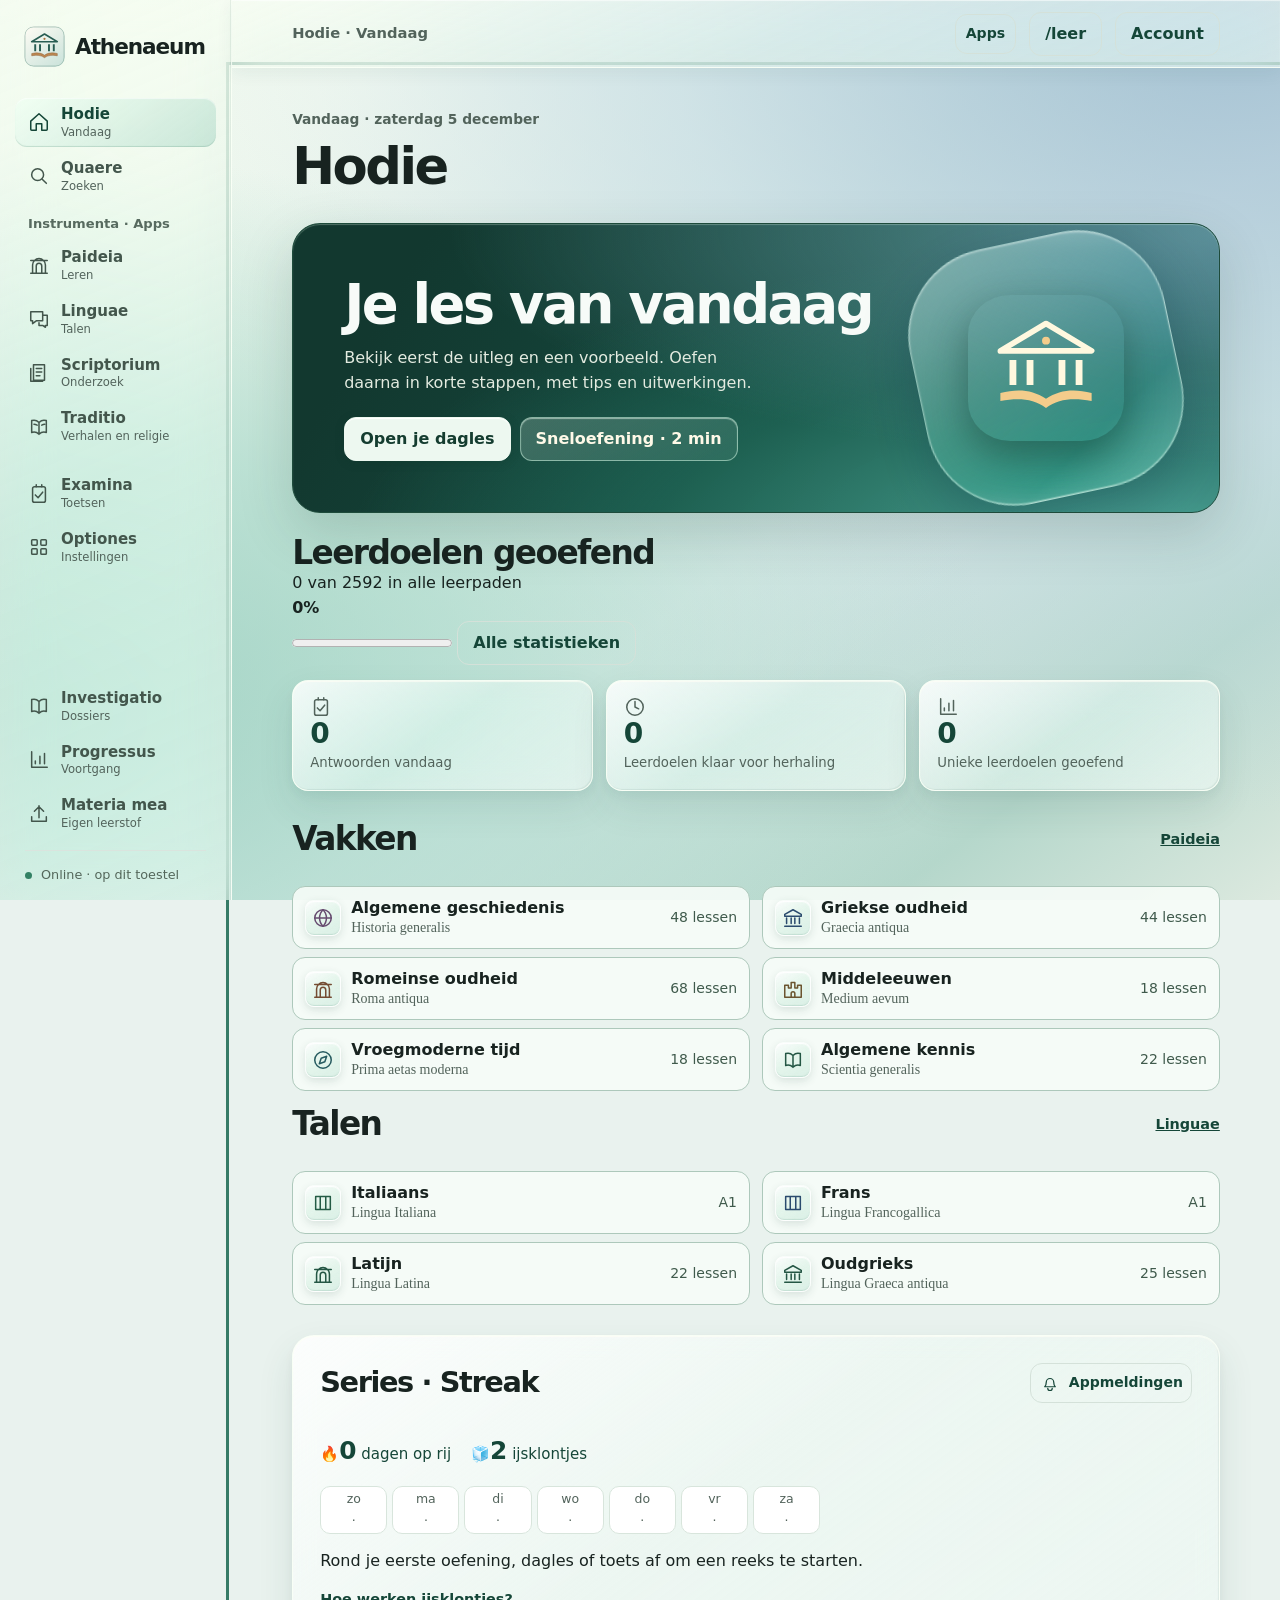
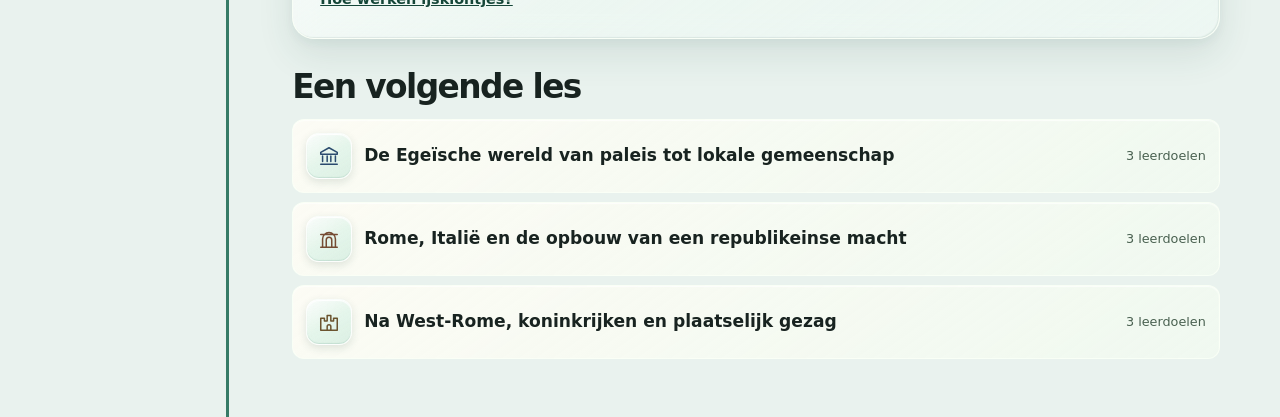
==== commit 5a35fd11: "Verify learning catalog, extend Traditio and protect the 1.3 upgrade" ====
--- a/index.html
+++ b/index.html
@@ -13,14 +13,14 @@
   <link rel="manifest" href="./manifest.webmanifest">
   <link rel="icon" href="./assets/icons/icon-192.png">
   <link rel="apple-touch-icon" href="./assets/icons/apple-touch-icon.png">
-  <link rel="stylesheet" href="./academy/style.css?v=14r1">
-  <link rel="stylesheet" href="./academy/atlas.css?v=14r1">
-  <link rel="stylesheet" href="./academy/history-timeline.css?v=14r1">
-  <link rel="stylesheet" href="./academy/language-classical.css?v=14r1">
-  <link rel="stylesheet" href="./academy/traditio.css?v=14r1">
+  <link rel="stylesheet" href="./academy/style.css?v=14r3">
+  <link rel="stylesheet" href="./academy/atlas.css?v=14r3">
+  <link rel="stylesheet" href="./academy/history-timeline.css?v=14r3">
+  <link rel="stylesheet" href="./academy/language-classical.css?v=14r3">
+  <link rel="stylesheet" href="./academy/traditio.css?v=14r3">
   <script defer src="./shared/store.js"></script>
   <script defer src="./shared/sync.js"></script>
-  <script id="academy-entry" type="module" src="./academy/app.js?v=14r2"></script>
+  <script id="academy-entry" type="module" src="./academy/app.js?v=14r3"></script>
 </head>
 <body>
   <a class="skip" href="#main">Naar de inhoud</a>
--- a/academy/style.css
+++ b/academy/style.css
@@ -83,7 +83,24 @@
 }
 .location { color: var(--muted); font-size: .92rem; font-weight: 640; }
 .top-actions { display: flex; align-items: center; justify-content: flex-end; gap: 13px; min-width: 0; }
-.app-menu { display: none; }
+.app-menu { padding: 0; border: 0; position: relative; }
+.app-menu summary { min-height: 40px; padding: 6px 10px; font-size: .88rem; list-style: none; }
+.app-menu summary::-webkit-details-marker { display: none; }
+.app-menu.is-active summary { background: #e5eee2; }
+.topbar .app-menu > nav {
+  display: grid; gap: 3px; position: absolute; z-index: 6; right: 0; top: calc(100% + 8px);
+  min-width: 13rem; padding: 6px; border: 1px solid var(--border);
+  border-radius: 14px; background: #fbfdfb; color: var(--ink);
+  box-shadow: 0 10px 28px #152b262c; backdrop-filter: none; -webkit-backdrop-filter: none;
+}
+.app-menu nav a {
+  display: flex; align-items: center; gap: 9px; min-height: 44px; padding: 7px 10px;
+  text-decoration: none; border-radius: 8px; font-weight: 620;
+}
+.app-menu nav a:hover, .app-menu nav a[aria-current=page] { background: #e5eee2; }
+@media (forced-colors: active) {
+  .topbar .app-menu > nav { background: Canvas; color: CanvasText; border-color: CanvasText; }
+}
 .command { display: flex; align-items: center; width: 139px; background: var(--paper); border: 1px solid var(--border); padding: 0 2px 0 11px; border-radius: 12px; }
 .command input { width: 100%; min-height: 36px; min-width: 0; background: transparent; border: 0; }
 .command input:focus { outline: 0; }
@@ -325,21 +342,6 @@
   .brand.compact { display: inline-flex; font-size: 1.18rem; gap: 6px; }
   .topbar { min-height: 60px; padding: max(8px, env(safe-area-inset-top)) 13px 8px; }
   .top-actions { gap: 6px; }
-  .app-menu { display: block; padding: 0; border: 0; position: relative; }
-  .app-menu summary { min-height: 40px; padding: 6px 9px; font-size: .88rem; list-style: none; }
-  .app-menu summary::-webkit-details-marker { display: none; }
-  .app-menu[open] summary { margin: 0; }
-  .app-menu.is-active summary { background: #e5eee2; }
-  .app-menu nav {
-    display: grid; gap: 3px; position: absolute; z-index: 6; right: 0; top: calc(100% + 8px);
-    min-width: 166px; padding: 6px; border: 1px solid var(--border);
-    border-radius: 11px; background: var(--panel); box-shadow: 0 10px 28px #152b262c;
-  }
-  .app-menu nav a {
-    display: flex; align-items: center; gap: 9px; min-height: 44px; padding: 7px 10px;
-    text-decoration: none; border-radius: 8px; font-weight: 620;
-  }
-  .app-menu nav a:hover, .app-menu nav a[aria-current=page] { background: #e5eee2; }
   .top-account { max-width: min(32vw, 140px); font-size: .83rem; min-height: 40px; padding: 6px 8px; }
   .command { width: 77px; }
   .command input { padding: 0; }
@@ -511,7 +513,7 @@
     background: linear-gradient(145deg, #fffdf5d9, #f4fdf19c);
     border-color: var(--glass-light); box-shadow: 0 1px 1px #ffffffb3 inset;
   }
-  :is(.topbar, .rail, .mobile-nav, .app-menu nav, dialog) {
+  :is(.topbar, .rail, .mobile-nav, dialog) {
     background: var(--glass-chrome); border-color: var(--glass-light);
     -webkit-backdrop-filter: blur(24px) saturate(1.45);
     backdrop-filter: blur(24px) saturate(1.45);
@@ -519,7 +521,6 @@
   .topbar { box-shadow: 0 1px 1px #fff9 inset, 0 5px 16px #204f4810; }
   .rail { box-shadow: -1px 0 0 #47746717 inset; }
   .mobile-nav { border-radius: 23px; box-shadow: var(--glass-lift); }
-  .app-menu nav { border-radius: 16px; }
   :is(.track-icon, .mobile-nav a .icon) {
     background: var(--glass-icon); border: 1px solid #fffc;
     box-shadow: 0 1px 1px #fff inset, 0 -1px 1px #43806b2b inset, 0 3px 9px #244d4324;
@@ -547,7 +548,7 @@
 }
 @media (prefers-reduced-transparency: reduce), (forced-colors: active) {
   body::before { content: none; }
-  :is(.panel, .metric, .unit, .command, .lesson-search-input, .topbar, .rail, .mobile-nav, .app-menu nav, dialog) {
+  :is(.panel, .metric, .unit, .command, .lesson-search-input, .topbar, .rail, .mobile-nav, dialog) {
     background: var(--panel); border-color: var(--border);
     -webkit-backdrop-filter: none; backdrop-filter: none; box-shadow: none;
   }
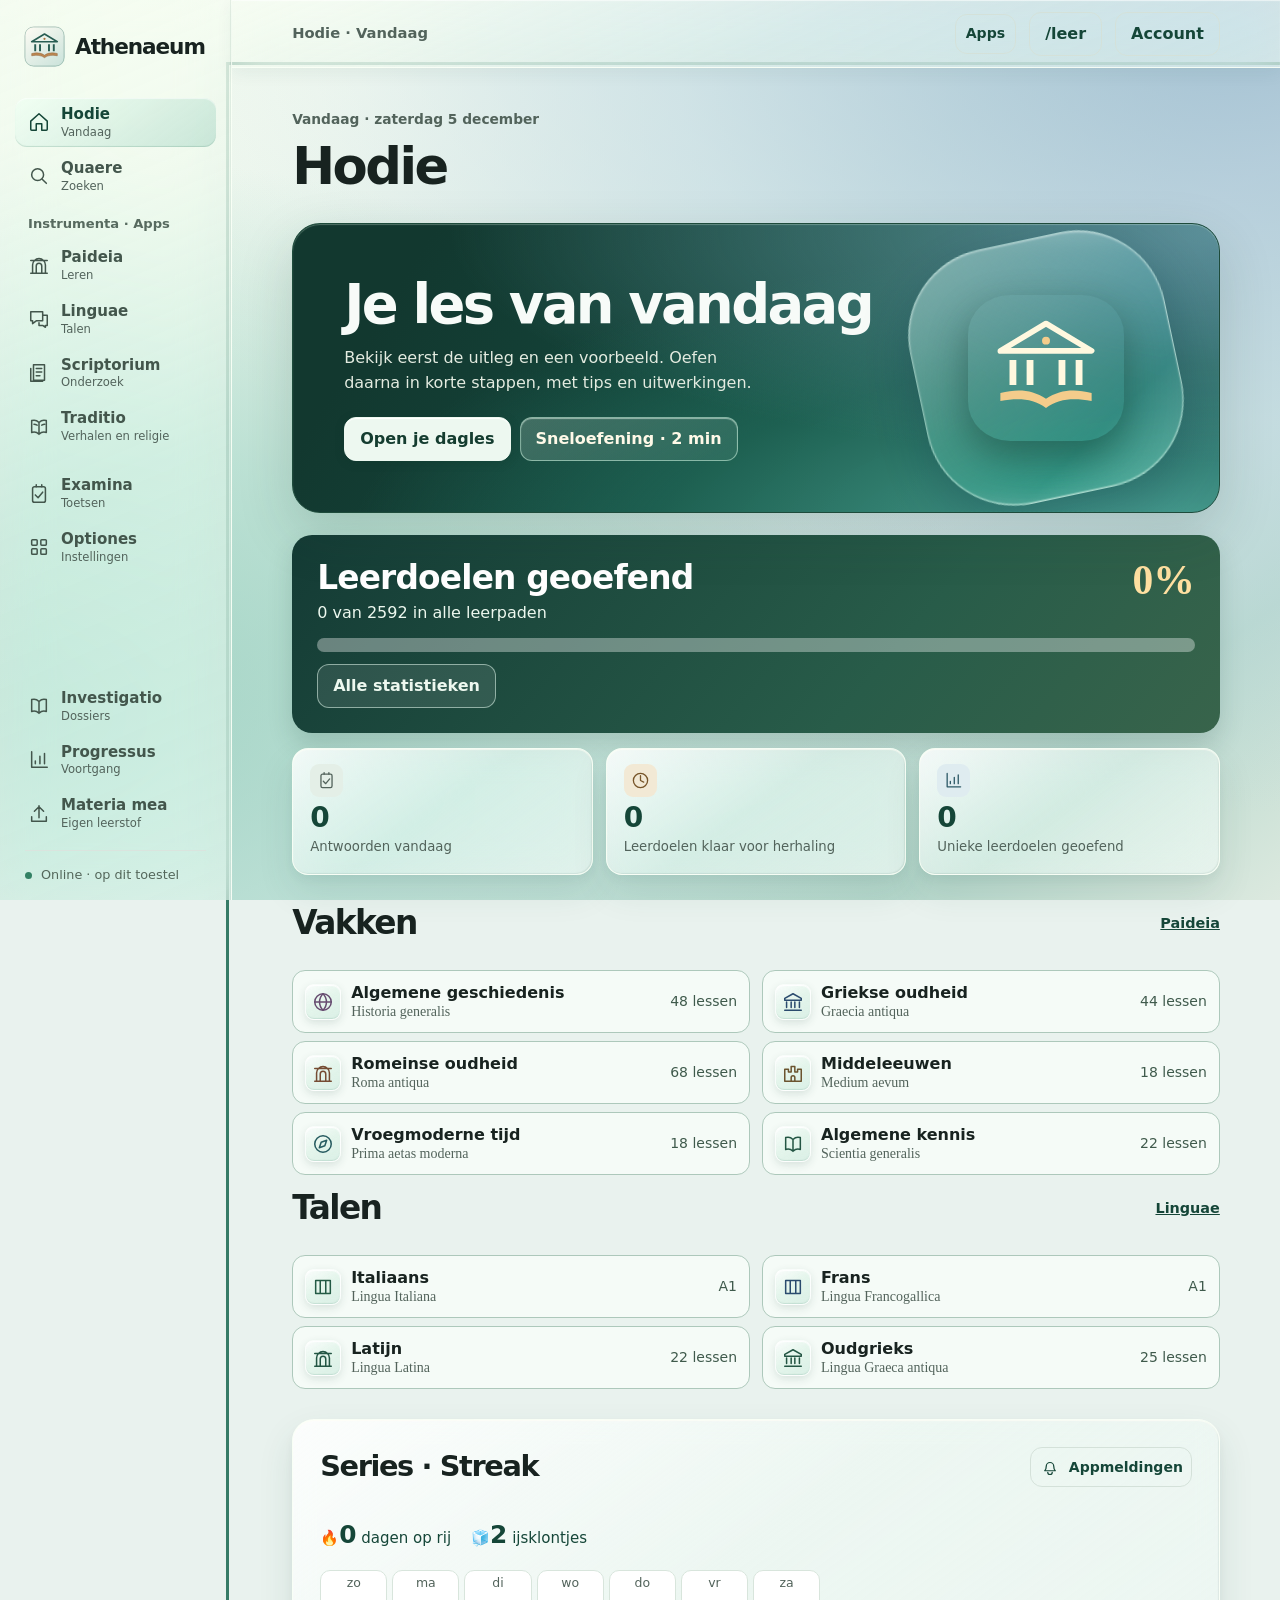
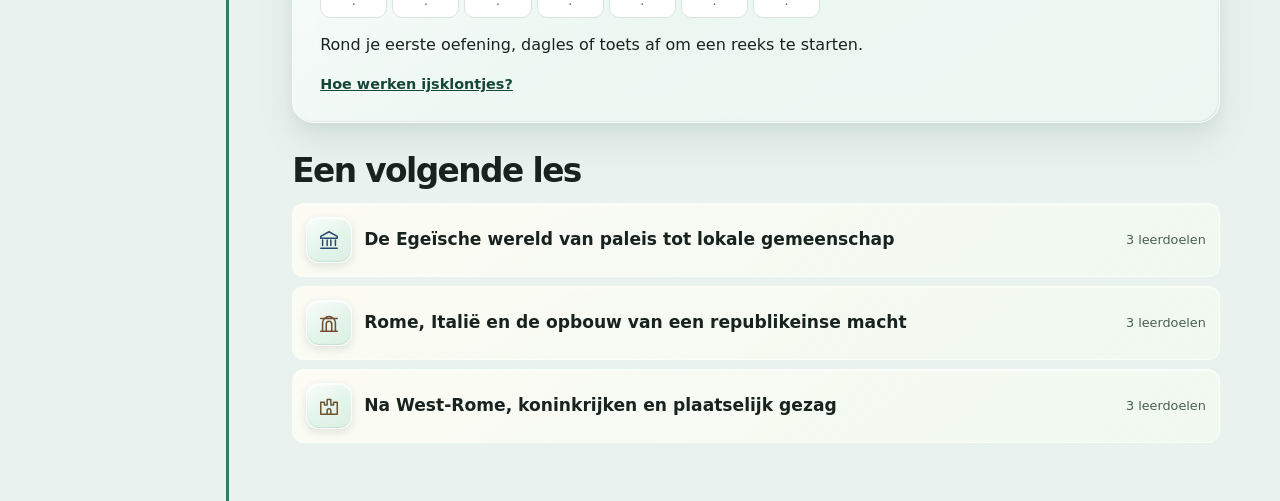
==== commit 84e99c21: "Restore exploration controls and defer historical views until used" ====
--- a/index.html
+++ b/index.html
@@ -13,14 +13,14 @@
   <link rel="manifest" href="./manifest.webmanifest">
   <link rel="icon" href="./assets/icons/icon-192.png">
   <link rel="apple-touch-icon" href="./assets/icons/apple-touch-icon.png">
-  <link rel="stylesheet" href="./academy/style.css?v=14r3">
+  <link rel="stylesheet" href="./academy/style.css?v=14r5">
   <link rel="stylesheet" href="./academy/atlas.css?v=14r3">
   <link rel="stylesheet" href="./academy/history-timeline.css?v=14r3">
   <link rel="stylesheet" href="./academy/language-classical.css?v=14r3">
   <link rel="stylesheet" href="./academy/traditio.css?v=14r3">
   <script defer src="./shared/store.js"></script>
   <script defer src="./shared/sync.js"></script>
-  <script id="academy-entry" type="module" src="./academy/app.js?v=14r3"></script>
+  <script id="academy-entry" type="module" src="./academy/app.js?v=14r5"></script>
 </head>
 <body>
   <a class="skip" href="#main">Naar de inhoud</a>
--- a/academy/style.css
+++ b/academy/style.css
@@ -589,6 +589,123 @@
 }
 .study-resume h2 { margin-top: 3px; font-size: clamp(1.08rem, 2.15vw, 1.38rem); }
 .study-resume .button { flex: none; }
+.explorer-nav {
+  display: grid; grid-template-columns: repeat(auto-fit, minmax(min(100%, 145px), 1fr));
+  gap: 8px; margin: 0 0 15px;
+}
+.explorer-destinations { grid-template-columns: repeat(auto-fit, minmax(min(100%, 190px), 1fr)); margin: 0; }
+.explorer-tabs { grid-template-columns: repeat(auto-fit, minmax(min(100%, 145px), 1fr)); }
+.course-start .explorer-nav { margin: 0; }
+.explorer-link {
+  display: flex; align-items: center; gap: 11px; min-width: 0;
+  padding: 11px; border: 1px solid #abc7ba; border-radius: 14px;
+  color: var(--pine); background: #f6fcf8e6; text-decoration: none;
+}
+.explorer-destinations .explorer-link { min-height: 68px; background: linear-gradient(150deg, #fcfffb, #e9f4ec); }
+.explorer-link:hover { border-color: #507c66; background: #e3f0e6; }
+.explorer-link[aria-current="page"] { color: white; background: #244f42; border-color: #244f42; }
+.explorer-link[aria-current="page"] .explorer-label > span { color: #e4f3eb; }
+.explorer-icon {
+  width: 38px; height: 38px; flex: 0 0 38px; display: grid; place-items: center;
+  border-radius: 10px; background: #e2eee7; color: #2d5749;
+}
+[data-explorer="atlas"] .explorer-icon { background: #d6e8e9; color: #245365; }
+[data-explorer="bronnen"] .explorer-icon { background: #f1e4ca; color: #684923; }
+[data-explorer="chronologie"] .explorer-icon { background: #e9e3f0; color: #624e72; }
+.explorer-label { display: grid; gap: 2px; line-height: 1.24; overflow-wrap: anywhere; }
+.explorer-label strong { font: 700 1rem Georgia, serif; }
+.explorer-label > span { color: #385949; font-size: .875rem; font-weight: 640; }
+.explorer-scopes { margin-block: 0 16px; }
+.explorer-scopes .chip, .timeline-jumps .chip { min-height: 44px; text-decoration: none; }
+.explorer-scopes .chip[aria-current="page"] { background: var(--evergreen); color: white; border-color: var(--evergreen); }
+.explorer-list { margin: 0; padding: 0; list-style: none; }
+.explorer-path { margin-block: 18px; scroll-margin-top: 90px; }
+.explorer-themes .track-card h2 { font-size: clamp(1.16rem, 2vw, 1.5rem); letter-spacing: -.025em; }
+
+/* Progressus */
+.progress-summary {
+  display: grid; gap: 12px; padding: clamp(15px, 2.7vw, 25px); border-radius: 20px;
+  background: linear-gradient(130deg, #143b35, #285c49 64%, #38644b); color: #fff;
+  box-shadow: 0 12px 24px #153e332c; min-width: 0;
+}
+.progress-summary-head { display: flex; justify-content: space-between; align-items: start; gap: 12px; }
+.progress-summary h2 { margin-bottom: 5px; letter-spacing: -.025em; }
+.progress-summary p, .progress-summary .button { color: #edf8ef; }
+.progress-summary-head > strong { font: 700 clamp(1.7rem, 4vw, 2.6rem)/1 Georgia, serif; color: #ffe0a1; }
+.progress-summary .button { justify-self: start; background: #ffffff18; border-color: #e9fff484; }
+.progress-summary .button:hover { background: #ffffff2b; }
+.study-meter {
+  appearance: none; display: block; width: 100%; height: 12px; margin: 0; overflow: hidden;
+  border: 0; border-radius: 999px; background: var(--meter-bg, #dceae2); color: var(--meter-fill, #2c6a52);
+}
+.study-meter::-webkit-progress-bar { background: var(--meter-bg, #dceae2); }
+.study-meter::-webkit-progress-value {
+  background: linear-gradient(90deg, var(--meter-fill, #2c6a52), var(--meter-end, #5c9e7b)); border-radius: 999px;
+}
+.study-meter::-moz-progress-bar {
+  background: linear-gradient(90deg, var(--meter-fill, #2c6a52), var(--meter-end, #5c9e7b)); border-radius: 999px;
+}
+.progress-summary .study-meter { --meter-bg: #ffffff32; --meter-fill: #dfb76b; --meter-end: #ffdfa1; height: 14px; }
+.progress-overview { display: grid; grid-template-columns: minmax(0, 1.15fr) minmax(0, 1fr); gap: 15px; align-items: start; }
+.metric-icon {
+  display: grid; place-items: center; width: 33px; height: 33px; border-radius: 9px;
+  margin-bottom: 5px; background: #e4efe7; color: #285d46;
+}
+.metric .metric-icon .icon { width: 19px; height: 19px; }
+.metric:nth-child(2) .metric-icon { background: #f2e9d5; color: #765428; }
+.metric:nth-child(3) .metric-icon { background: #dfecf0; color: #2d5966; }
+.progress-caption { display: flex; align-items: baseline; justify-content: space-between; gap: 7px 12px; flex-wrap: wrap; margin-bottom: 6px; }
+.progress-caption span { color: var(--muted); font-size: .875rem; }
+.progress-track { gap: 10px; padding: clamp(13px, 2.1vw, 22px); }
+.progress-track .progress-caption { margin-bottom: -5px; }
+.progress-track-bottom { margin: 0; min-height: 36px; }
+.progress-track:is(.greek, .fr) { --meter-fill: #356b8f; --meter-end: #6596b2; }
+.progress-track:is(.roman, .medieval) { --meter-fill: #956533; --meter-end: #c4975e; }
+.progress-track.history { --meter-fill: #695288; --meter-end: #9a82b4; }
+.activity-chart {
+  display: grid; grid-template-columns: repeat(7, minmax(0, 1fr)); gap: clamp(5px, 1vw, 11px); margin: 0; padding: 0; list-style: none;
+}
+.activity-chart li {
+  display: grid; grid-template-rows: minmax(24px, auto) 95px auto; gap: 5px; justify-items: center;
+  min-width: 0; font-size: .87rem; font-variant-numeric: tabular-nums;
+}
+.activity-value { font-weight: 700; }
+.activity-day { color: var(--muted); }
+.activity-track {
+  height: 100%; width: min(100%, 30px); display: flex; align-items: end;
+  background: #e2ede6; border-radius: 7px; overflow: hidden;
+}
+.activity-fill { width: 100%; height: var(--activity); background: #4d836b; border-radius: 7px; }
+.is-today .activity-fill { background: #ab742d; }
+.is-today .activity-day { font-weight: 750; color: #644718; }
+@media (max-width: 960px) {
+  .progress-overview { grid-template-columns: minmax(0, 1fr); }
+}
+
+@media (max-width: 640px) {
+  .subject-list { grid-template-columns: minmax(0, 1fr); }
+  .explorer-nav { grid-template-columns: repeat(2, minmax(0, 1fr)); }
+  .explorer-link { padding: 8px; gap: 6px; }
+  .explorer-icon { width: 30px; height: 30px; flex-basis: 30px; }
+  .explorer-icon .icon { width: 18px; height: 18px; }
+}
+@media (forced-colors: active) {
+  .activity-track { border: 1px solid CanvasText; }
+  .activity-fill { forced-color-adjust: none; background: Highlight; }
+}
+.source-texts { display: grid; grid-template-columns: repeat(2,minmax(0,1fr)); gap: 12px; margin-block: 5px 10px; }
+.source-texts > section {
+  padding: 15px; border: 1px solid var(--border); border-radius: 12px; min-width: 0; background: #f5faf3ba;
+}
+.source-texts h3 { color: var(--evergreen); }
+.source-texts blockquote { margin: .65em 0 0; font: 1.08rem/1.6 Georgia, serif; overflow-wrap: anywhere; }
+.source-texts figure { grid-column: 1 / -1; margin: 0; width: min(100%, 610px); }
+.source-image img { display: block; border-radius: 12px; height: auto; }
+.question-source { align-self: start; }
+@media (max-width: 570px) {
+  .source-texts { grid-template-columns: minmax(0,1fr); }
+}
+
 .content-notice {
   display: flex; align-items: center; justify-content: space-between; gap: 8px 14px; flex-wrap: wrap;
   margin-bottom: 13px; border-color: #cba67a; background: #fff8e9;
@@ -604,3 +721,11 @@
   .topbar .app-menu > nav { position: fixed; top: calc(max(8px,env(safe-area-inset-top)) + 49px); right: .75rem; width: min(17rem,calc(100vw - 1.5rem)); }
   .study-link.button { min-height: 40px; padding: .35rem .55rem; font-size: .88rem; }
 }
+.study-hub-grid {
+  display: grid; grid-template-columns: repeat(auto-fit, minmax(min(100%, 245px), 1fr)); gap: .75rem;
+}
+.hub-path { display: flex; align-items: center; gap: .8rem; min-height: 78px; text-decoration: none; color: var(--pine); }
+.hub-path:hover { background: #edf6f0; border-color: #679580; }
+.hub-path > span:last-child { display: grid; gap: .25rem; min-width: 0; }
+.hub-path strong { font: 700 1.16rem/1.15 Georgia, serif; }
+.hub-path small { color: var(--muted); font-size: .875rem; }
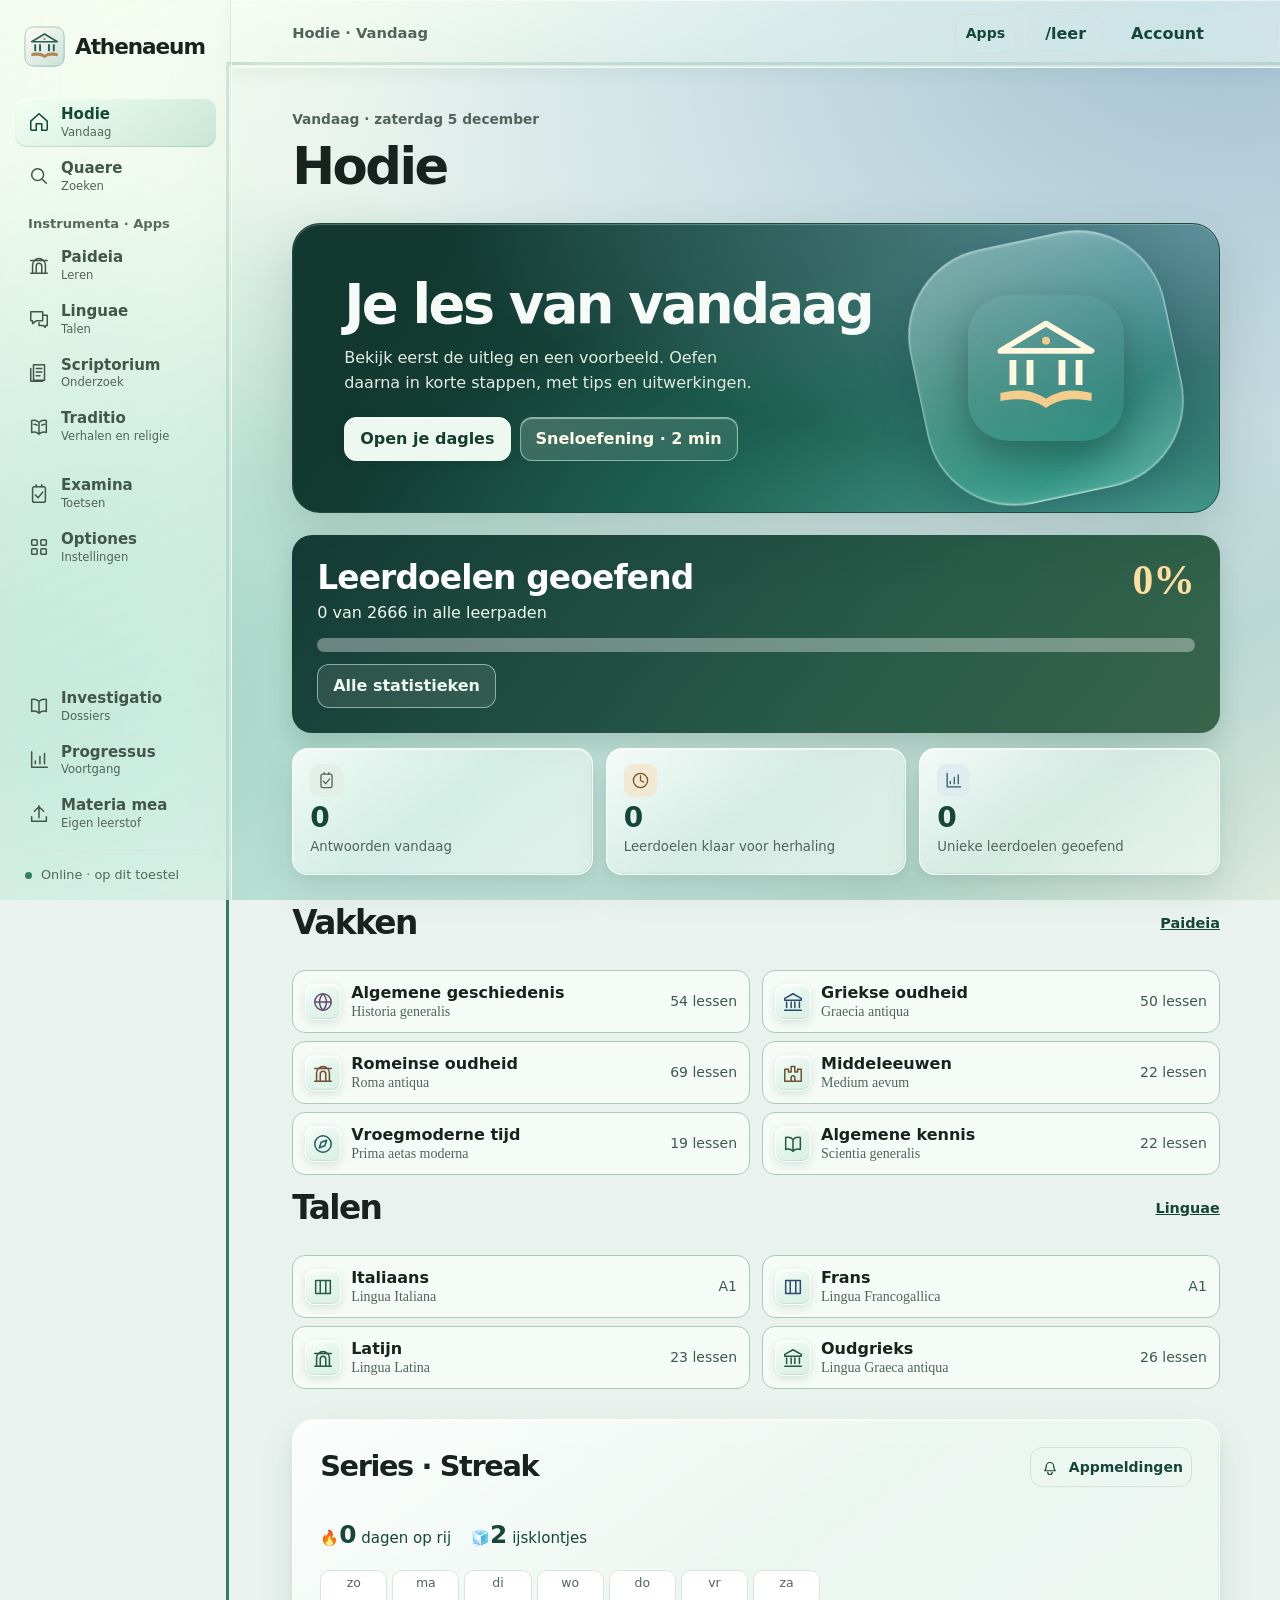
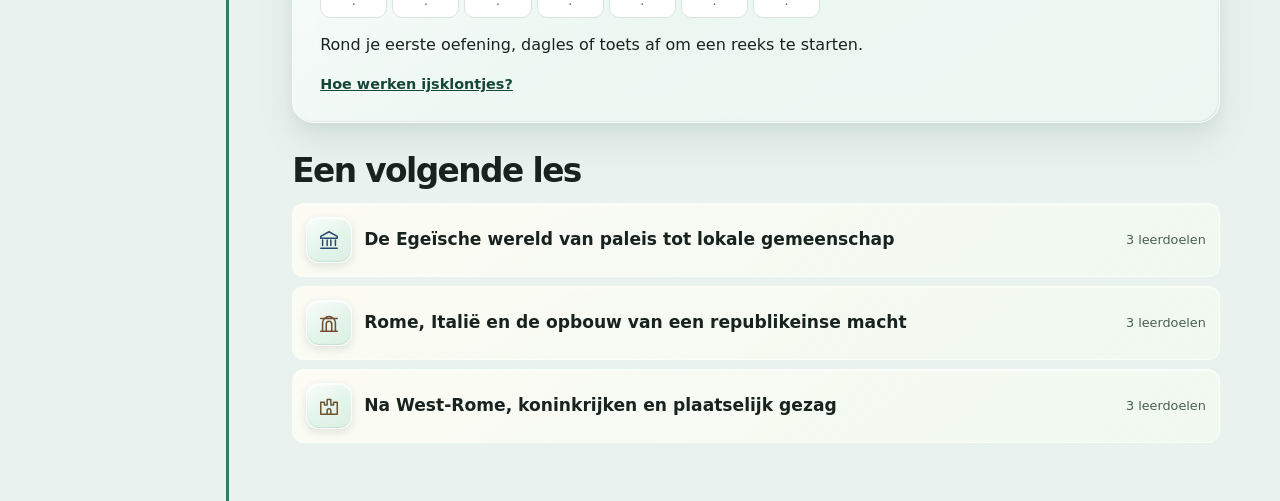
==== commit 4750f9d8: "Verify the upgrade and prepare Athenaeum 1.6.0" ====
--- a/index.html
+++ b/index.html
@@ -13,14 +13,14 @@
   <link rel="manifest" href="./manifest.webmanifest">
   <link rel="icon" href="./assets/icons/icon-192.png">
   <link rel="apple-touch-icon" href="./assets/icons/apple-touch-icon.png">
-  <link rel="stylesheet" href="./academy/style.css?v=14r5">
-  <link rel="stylesheet" href="./academy/atlas.css?v=14r3">
+  <link rel="stylesheet" href="./academy/style.css?v=150">
+  <link rel="stylesheet" href="./academy/atlas.css?v=160">
   <link rel="stylesheet" href="./academy/history-timeline.css?v=14r3">
   <link rel="stylesheet" href="./academy/language-classical.css?v=14r3">
   <link rel="stylesheet" href="./academy/traditio.css?v=14r3">
   <script defer src="./shared/store.js"></script>
-  <script defer src="./shared/sync.js"></script>
-  <script id="academy-entry" type="module" src="./academy/app.js?v=14r5"></script>
+  <script defer src="./shared/sync.js?v=142"></script>
+  <script id="academy-entry" type="module" src="./academy/app.js?v=160"></script>
 </head>
 <body>
   <a class="skip" href="#main">Naar de inhoud</a>
--- a/academy/style.css
+++ b/academy/style.css
@@ -407,6 +407,30 @@
 .daily-glossary { margin: 0; }
 .daily-glossary dt { font-weight: 700; margin: 11px 0 2px; }
 .daily-glossary dd { margin: 0; color: var(--muted); }
+.study-term {
+  appearance: none;
+  background: none;
+  border: 0;
+  padding: 0 .08em;
+  font: inherit;
+  color: var(--evergreen);
+  text-decoration: underline dotted;
+  text-underline-offset: .2em;
+  cursor: pointer;
+}
+.study-term:hover { text-decoration-style: solid; }
+.study-term:focus-visible { outline: 2px solid var(--evergreen); outline-offset: 3px; border-radius: 2px; }
+.study-preparation { padding-bottom: 1rem; border-bottom: 1px solid var(--border); }
+.study-goals { margin: 0; padding-left: 1.15rem; }
+.study-seminar h3, .study-preparation h3 {
+  font-family: var(--ui-font);
+  font-size: 1.1rem;
+}
+.study-example { margin-top: .7rem; }
+.study-rubric { min-width: 0; border: 1px solid var(--border); border-radius: 12px; padding: 1rem; padding-top: .6rem; }
+.study-rubric legend { padding: 0 .35rem; font-weight: 700; }
+.study-criterion + .study-criterion { border-top: 1px solid var(--border); padding-top: .8rem; }
+.study-criterion select { width: min(100%, 20rem); }
 .daily-previous { grid-template-columns: minmax(0,1fr) auto; }
 .pace-options { display: grid; grid-template-columns: repeat(2,minmax(0,1fr)); gap: 9px; margin: 0; padding: 0; border: 0; min-width: 0; }
 .pace-options legend { font-size: .89rem; font-weight: 680; margin-bottom: 7px; }
--- a/academy/atlas.css
+++ b/academy/atlas.css
@@ -1,3 +1,68 @@
+.atlas-layout {
+  display: grid; grid-template-columns: minmax(0, 1.65fr) minmax(235px, 1fr); gap: 14px; align-items: start;
+}
+.atlas-frame {
+  min-width: 0; border: 1px solid #254a51; border-radius: 22px; padding: 8px;
+  background: #0c2932; box-shadow: 0 16px 31px #16394033;
+}
+.atlas-map { position: relative; }
+.atlas-map canvas {
+  display: block; width: 100%; height: clamp(310px, 46vw, 525px);
+  background: radial-gradient(ellipse at center, #224a54, #0f2d37 70%, #0b2630);
+  border-radius: 15px; touch-action: none; cursor: grab;
+}
+.atlas-map canvas.over-marker { cursor: pointer; }
+.atlas-map canvas.grabbing { cursor: grabbing; }
+.atlas-map canvas:focus-visible { outline: 3px solid #f4cb80; outline-offset: -3px; }
+.atlas-loading {
+  position: absolute; inset: 44% auto auto 50%; transform: translateX(-50%);
+  color: #effcf5; pointer-events: none;
+}
+.atlas-frame[data-ready] .atlas-loading, .atlas-frame[data-failed] :is(.atlas-loading, .atlas-map-label, .atlas-map-open) { display: none; }
+.atlas-map-label {
+  position: absolute; display: flex; align-items: center; gap: 8px;
+  inset: 12px auto auto 12px; max-width: calc(100% - 24px);
+  padding: 6px 11px; border-radius: 9px; background: #092731ec; color: #eff8ee;
+  border: 1px solid #8eafa76e; font-size: .875rem; pointer-events: none;
+}
+.atlas-map-label span:first-child { width: 8px; height: 8px; border-radius: 50%; background: #f1cb83; flex: none; }
+.atlas-map-open.button {
+  position: absolute; left: 12px; bottom: 12px; background: #f8e3b5; color: #273b30;
+  border-color: #f8e3b5; max-width: calc(100% - 77px);
+}
+.atlas-map-open.button:hover { background: #fff0cd; }
+.atlas-controls { display: grid; gap: 7px; position: absolute; right: 12px; bottom: 12px; }
+.atlas-controls .button {
+  background: #f8fcf7; min-height: 44px; min-width: 44px;
+  color: #1d473d; box-shadow: 0 3px 9px #09222654; font-size: 1.35rem; font-weight: 700;
+}
+.atlas-map-footer {
+  display: grid; gap: 9px; margin-top: 8px; border-radius: 14px; padding: 10px 12px;
+  background: #edf6ef;
+}
+.atlas-presets { gap: 6px; }
+.atlas-presets .chip { min-height: 44px; }
+.atlas-presets .chip[aria-pressed="true"] { background: #244f42; color: #fff; }
+.atlas-places { min-width: 0; align-content: start; gap: 12px; }
+.atlas-places .unit-list { max-height: 370px; overflow: auto; padding: 4px; margin: -4px; overscroll-behavior: contain; }
+.atlas-selection {
+  display: grid; gap: 8px; padding: 14px; border-radius: 14px; background: #e5f0e9;
+  border: 1px solid #b7cfc0;
+}
+.atlas-place {
+  display: flex; justify-content: space-between; align-items: center; gap: 9px; padding: 8px 11px;
+  min-height: 48px; border: 1px solid var(--border); background: #ffffffa6; border-radius: 11px; text-decoration: none;
+}
+.atlas-place span span { display: block; }
+.atlas-place > span:last-child { white-space: nowrap; color: #3d5a4c; }
+.atlas-place[aria-current="page"] { border-color: #538872; background: #e1f2e5; }
+.atlas-place:hover { border-color: #789d8a; }
+
+@media (max-width: 820px) {
+  .atlas-layout { grid-template-columns: minmax(0, 1fr); }
+  .atlas-places .unit-list { max-height: 290px; }
+}
+
 .atlas-layout [hidden] {display:none !important}
 .atlas-layout .atlas-overview {padding-block:.45rem}
 .atlas-overview summary {font-weight:650;cursor:pointer;min-height:2.5rem;display:flex;align-items:center}
@@ -12,3 +77,32 @@
 #atlas-year-message:not(:empty) {color:#8a342c}
 .atlas-places .unit-list {scrollbar-gutter:stable}
 @media(max-width:680px){.atlas-places .unit-list{max-height:22rem;overflow:auto}.atlas-map-open.button{max-width:calc(100% - 80px);white-space:normal}}
+
+.atlas-time {
+  padding: .9rem 1rem 1rem;
+  border-top: 1px solid var(--line, #d7cfc0);
+  background: #fcf8ed;
+  color: #243b38;
+}
+
+.atlas-time #atlas-slider { width: 100%; margin: .15rem 0; accent-color: #457366; }
+.atlas-time output { font-weight: 700; }
+.atlas-time-ticks { display: flex; justify-content: space-between; gap: .75rem; }
+.atlas-time-fields { display: grid; grid-template-columns: repeat(auto-fit, minmax(min(100%, 11rem), 1fr)); gap: .7rem; }
+.atlas-time-fields .field { min-width: 0; }
+.atlas-time-fields select { width: 100%; text-overflow: ellipsis; }
+.atlas-legend { display: grid; gap: .35rem; }
+.atlas-legend span, .atlas-entity-list button { display: flex; gap: .5rem; align-items: center; text-align: left; }
+.atlas-key { width: .65rem; height: .65rem; flex: 0 0 .65rem; border: 1px solid #554e3f; transform: rotate(45deg); }
+.atlas-key.area { transform: none; border-style: dashed; background: #f0dc9b; }
+.atlas-key.political { background: #ffe28c; }
+.atlas-key.culture { background: #eca5ff; }
+.atlas-key.site { background: #a7f3ea; }
+.atlas-key.network { background: #ffb195; }
+.atlas-key.comparison { transform: none; border: 2px dotted #a63a64; }
+.atlas-entity-list { list-style: none; padding: 0; display: flex; flex-wrap: wrap; gap: .35rem; }
+.atlas-entity-list button { min-height: 2.5rem; white-space: normal; }
+.atlas-history-selection:empty { display: none; }
+.atlas-dossier { max-width: 86ch; margin-inline: auto; }
+.atlas-dossier-period { border-top: 1px solid var(--line, #d7cfc0); padding-top: 1rem; }
+.atlas-dossier-period h3, .atlas-dossier-period h4 { margin-top: .45rem; }
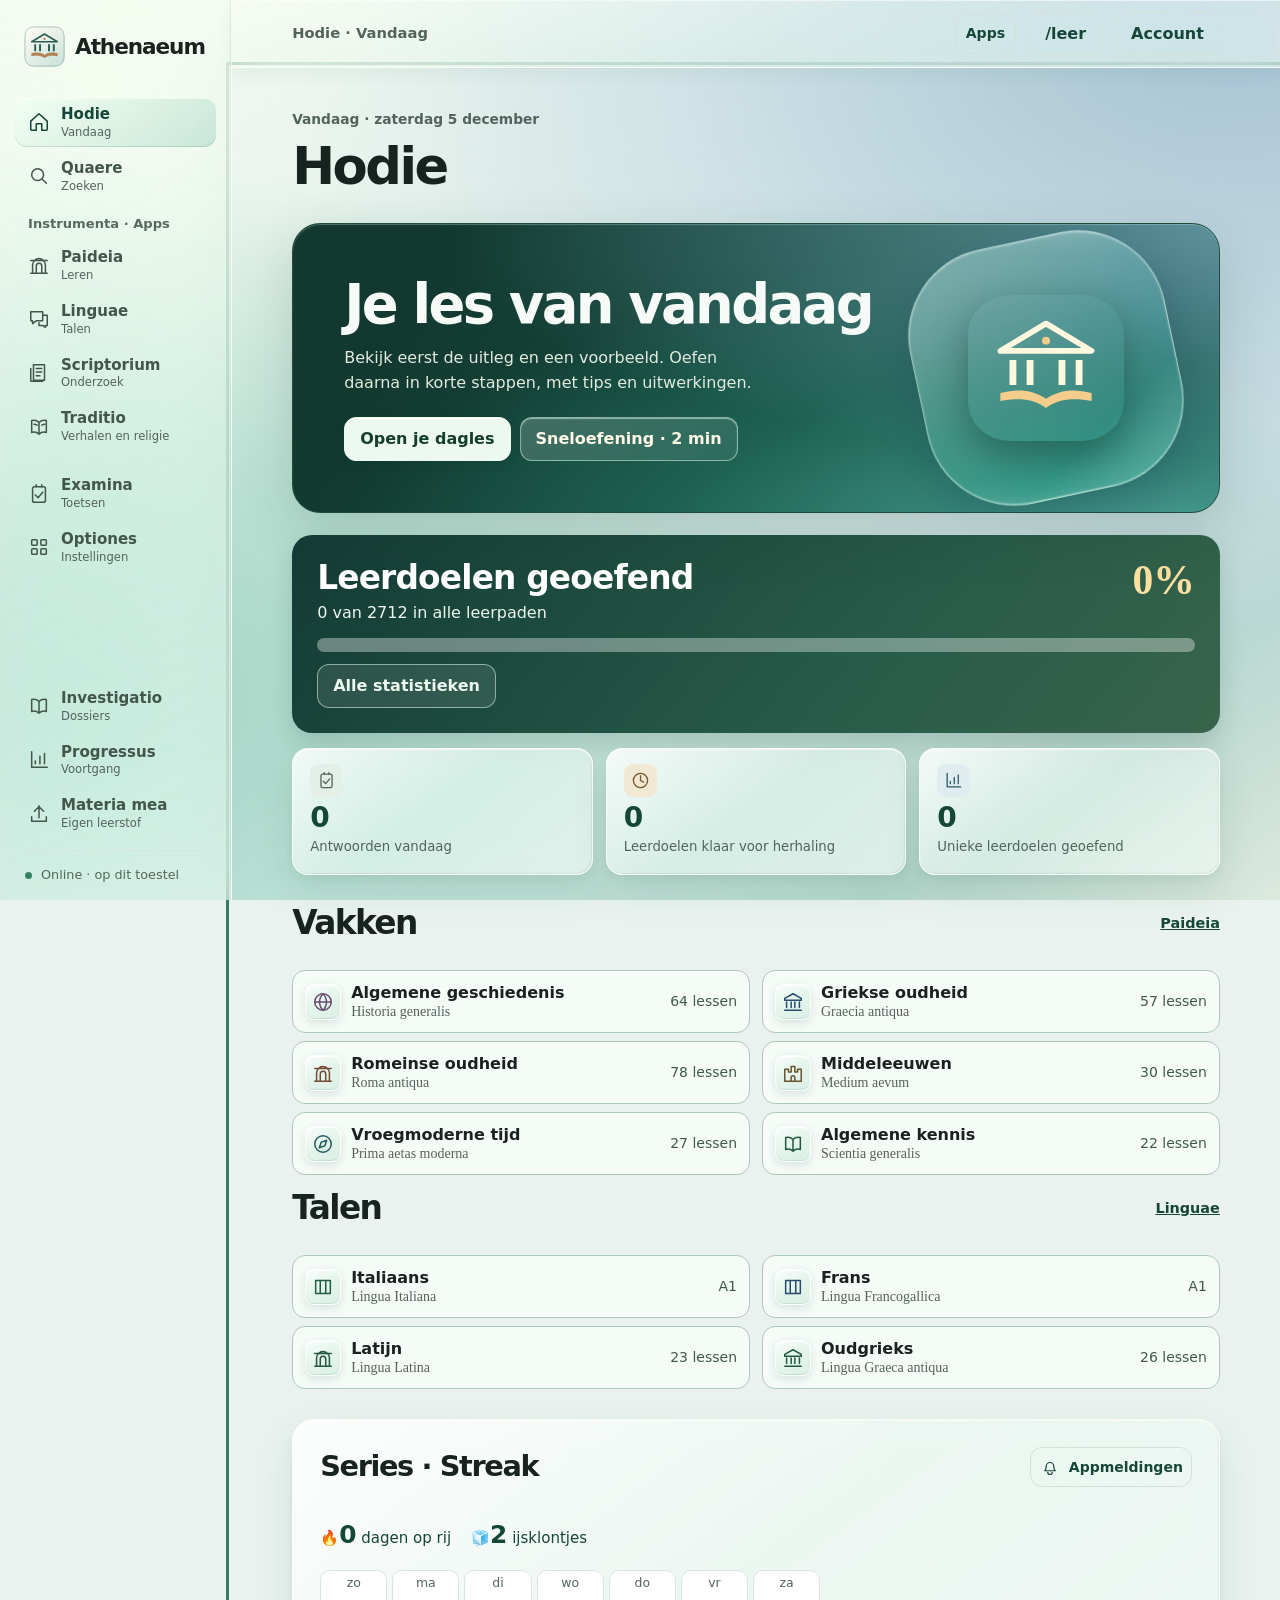
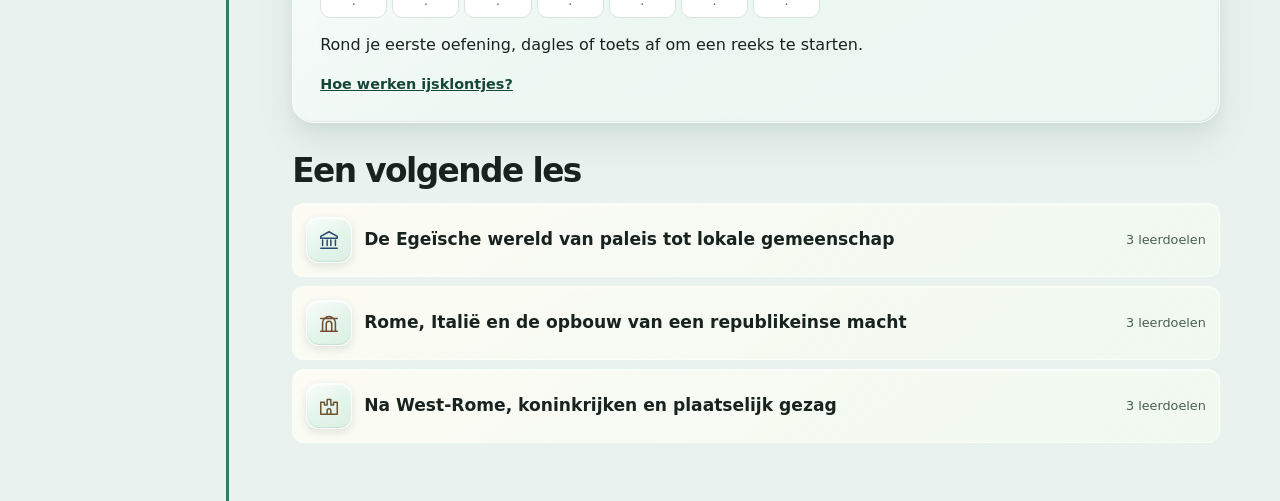
==== commit adcc4fec: "Expand the history curriculum and publish Athenaeum 1.6.1 Add the new course material on top of the " ====
--- a/index.html
+++ b/index.html
@@ -13,14 +13,14 @@
   <link rel="manifest" href="./manifest.webmanifest">
   <link rel="icon" href="./assets/icons/icon-192.png">
   <link rel="apple-touch-icon" href="./assets/icons/apple-touch-icon.png">
-  <link rel="stylesheet" href="./academy/style.css?v=150">
+  <link rel="stylesheet" href="./academy/style.css?v=161">
   <link rel="stylesheet" href="./academy/atlas.css?v=160">
   <link rel="stylesheet" href="./academy/history-timeline.css?v=14r3">
   <link rel="stylesheet" href="./academy/language-classical.css?v=14r3">
   <link rel="stylesheet" href="./academy/traditio.css?v=14r3">
   <script defer src="./shared/store.js"></script>
   <script defer src="./shared/sync.js?v=142"></script>
-  <script id="academy-entry" type="module" src="./academy/app.js?v=160"></script>
+  <script id="academy-entry" type="module" src="./academy/app.js?v=161"></script>
 </head>
 <body>
   <a class="skip" href="#main">Naar de inhoud</a>
--- a/academy/style.css
+++ b/academy/style.css
@@ -753,3 +753,13 @@
 .hub-path > span:last-child { display: grid; gap: .25rem; min-width: 0; }
 .hub-path strong { font: 700 1.16rem/1.15 Georgia, serif; }
 .hub-path small { color: var(--muted); font-size: .875rem; }
+
+.history-programme {
+  padding: .75rem 0;
+  border-bottom: 1px solid var(--border);
+}
+.history-programme summary { cursor: pointer; color: var(--ink); font-weight: 700; }
+.history-programme p { margin: .65rem 0; }
+.history-programme-list { margin: .55rem 0 0; padding-inline-start: 1.35rem; }
+.history-programme-list li { margin: .35rem 0; }
+.history-programme-list [aria-current="page"] { font-weight: 700; }
--- a/academy/atlas.css
+++ b/academy/atlas.css
@@ -18,7 +18,7 @@
   position: absolute; inset: 44% auto auto 50%; transform: translateX(-50%);
   color: #effcf5; pointer-events: none;
 }
-.atlas-frame[data-ready] .atlas-loading, .atlas-frame[data-failed] :is(.atlas-loading, .atlas-map-label, .atlas-map-open) { display: none; }
+.atlas-frame[data-ready] .atlas-loading, .atlas-frame[data-failed] :is(.atlas-loading, .atlas-map-label) { display: none; }
 .atlas-map-label {
   position: absolute; display: flex; align-items: center; gap: 8px;
   inset: 12px auto auto 12px; max-width: calc(100% - 24px);
@@ -26,11 +26,6 @@
   border: 1px solid #8eafa76e; font-size: .875rem; pointer-events: none;
 }
 .atlas-map-label span:first-child { width: 8px; height: 8px; border-radius: 50%; background: #f1cb83; flex: none; }
-.atlas-map-open.button {
-  position: absolute; left: 12px; bottom: 12px; background: #f8e3b5; color: #273b30;
-  border-color: #f8e3b5; max-width: calc(100% - 77px);
-}
-.atlas-map-open.button:hover { background: #fff0cd; }
 .atlas-controls { display: grid; gap: 7px; position: absolute; right: 12px; bottom: 12px; }
 .atlas-controls .button {
   background: #f8fcf7; min-height: 44px; min-width: 44px;
@@ -64,19 +59,13 @@
 }
 
 .atlas-layout [hidden] {display:none !important}
-.atlas-layout .atlas-overview {padding-block:.45rem}
-.atlas-overview summary {font-weight:650;cursor:pointer;min-height:2.5rem;display:flex;align-items:center}
-.atlas-overview ol {margin:.5rem 0 0;padding-left:1.4rem}
-.atlas-overview li {padding:0 0 .9rem .2rem}
-.atlas-overview h3 {margin:.15rem 0;font-size:1rem}
-.atlas-overview small {color:#36594c}
 .atlas-places .field input {width:100%;min-width:0}
 .atlas-options {align-items:center;justify-content:space-between}
 .atlas-options label {display:flex;align-items:center;gap:.45rem;min-height:44px}
 #atlas-year-message:empty {display:none}
 #atlas-year-message:not(:empty) {color:#8a342c}
 .atlas-places .unit-list {scrollbar-gutter:stable}
-@media(max-width:680px){.atlas-places .unit-list{max-height:22rem;overflow:auto}.atlas-map-open.button{max-width:calc(100% - 80px);white-space:normal}}
+@media(max-width:680px){.atlas-places .unit-list{max-height:22rem;overflow:auto}}
 
 .atlas-time {
   padding: .9rem 1rem 1rem;
